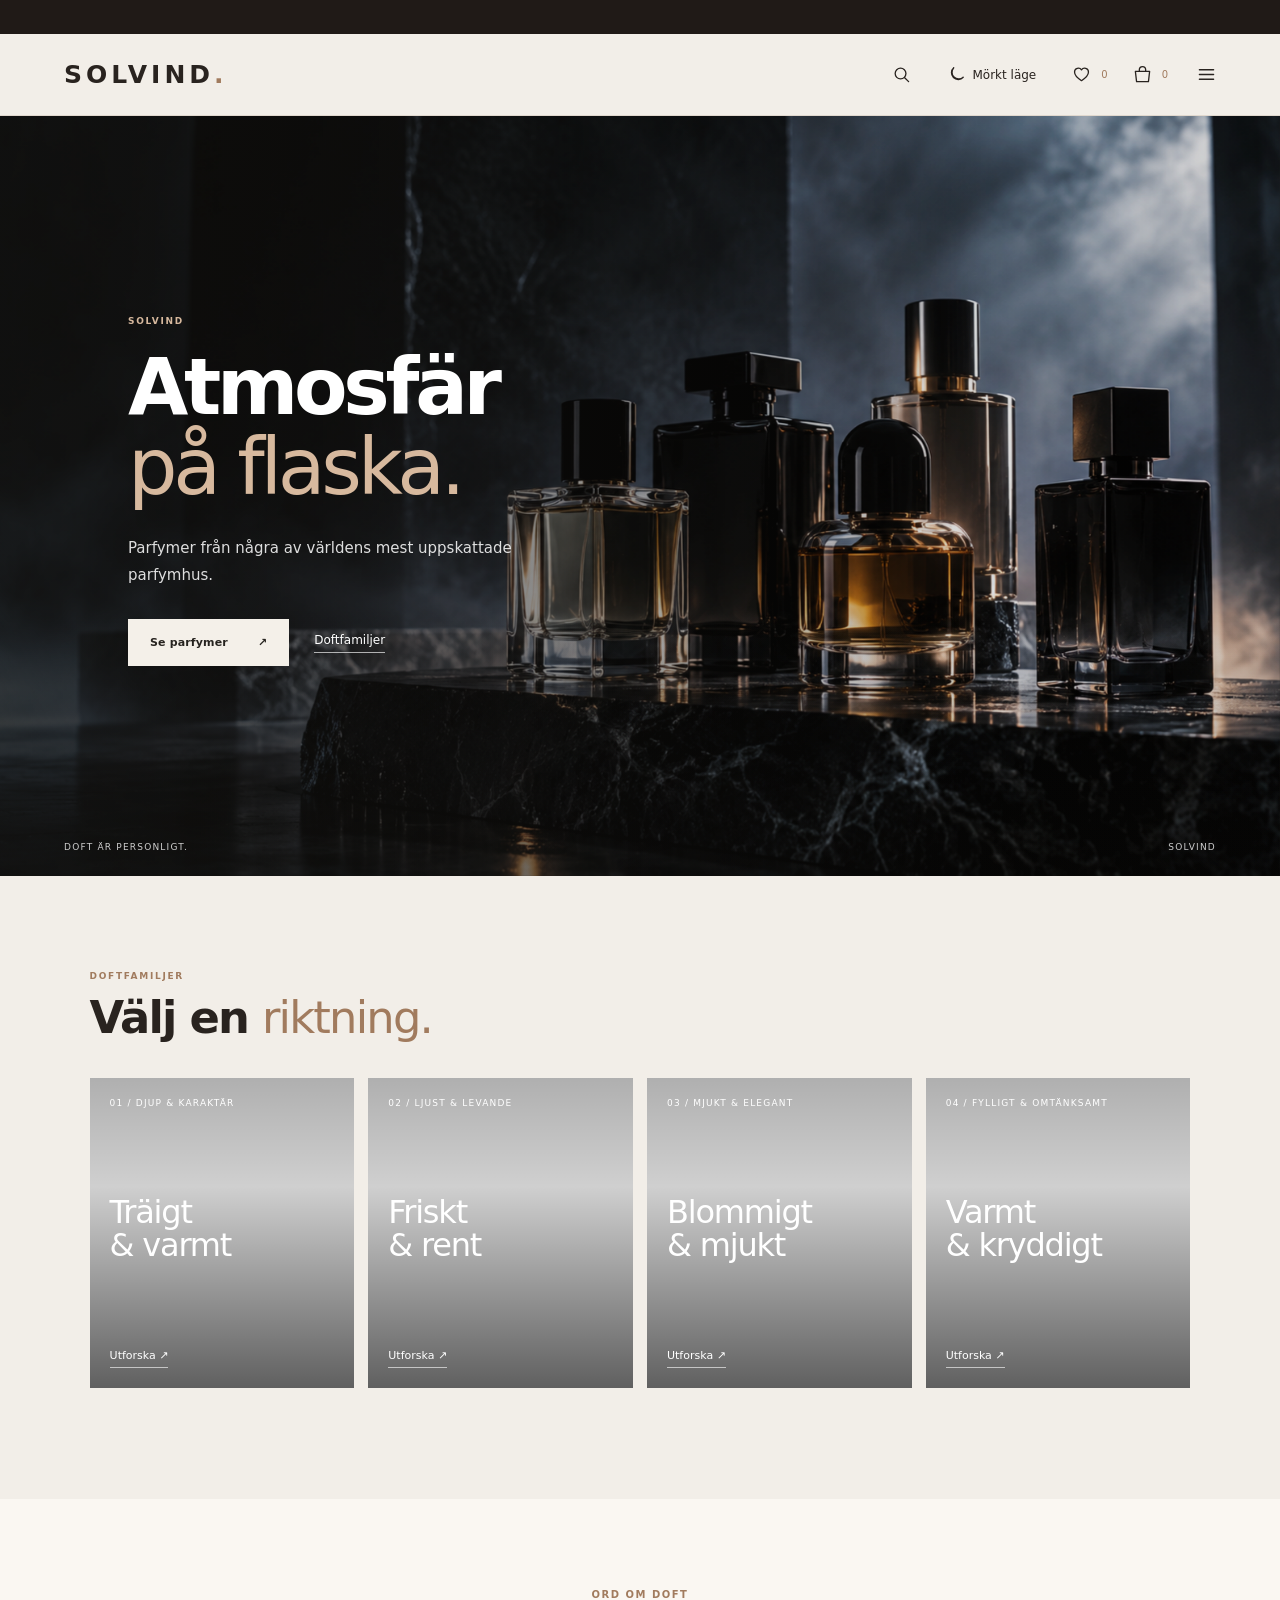
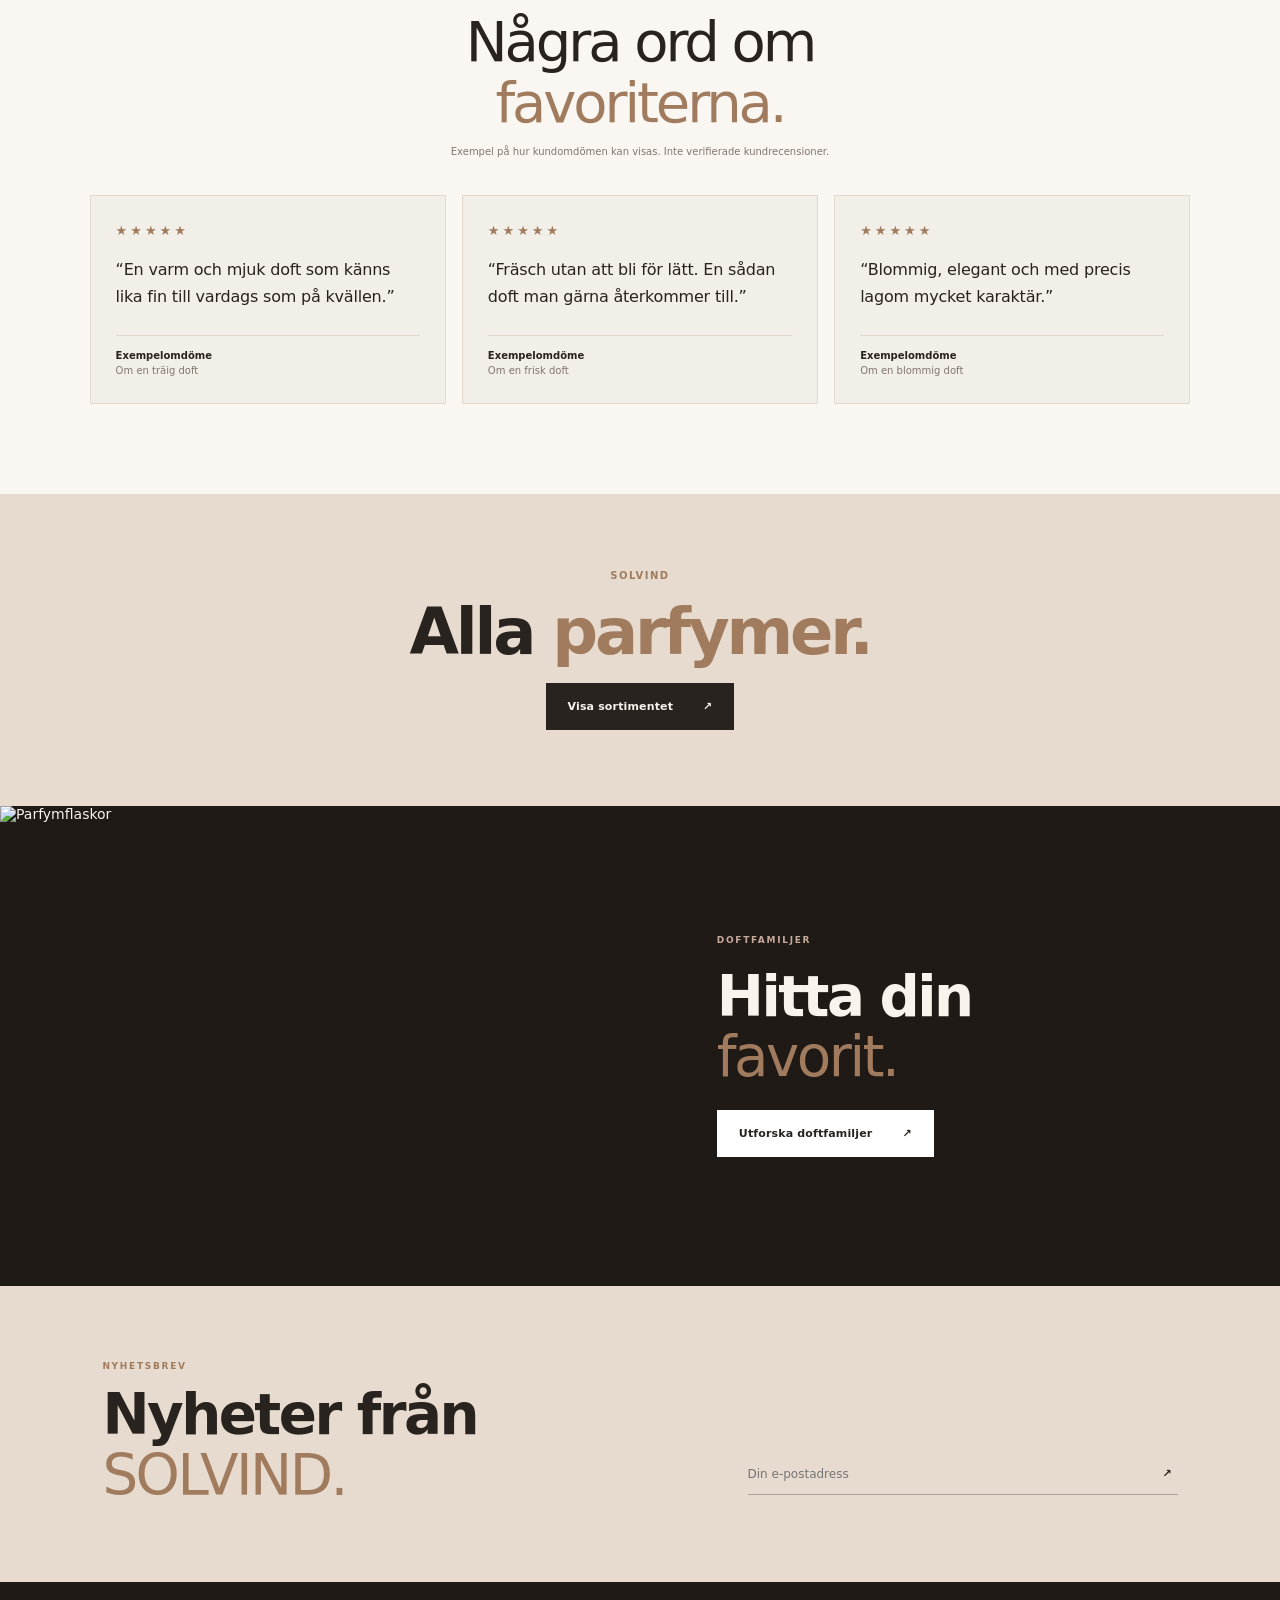
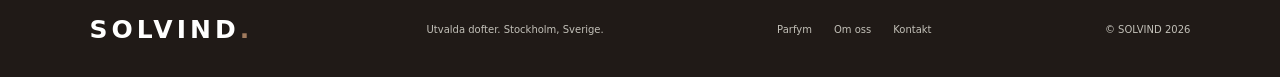
==== index.html @ 7e1bf9a6 "Center announcement bar and add review preview section" ====
<!doctype html>
<html lang="sv">
<head>
<meta charset="UTF-8"><meta name="viewport" content="width=device-width,initial-scale=1">
<meta name="theme-color" content="#f7f5f0"><meta name="description" content="Upptäck noga utvalda dofter från världens främsta parfymhus. Hitta din nästa signaturdoft hos SOLVIND.">
<title>SOLVIND — Hitta din signaturdoft</title>
<link rel="preconnect" href="https://images.unsplash.com"><link rel="stylesheet" href="styles.css">
</head>
<body>
<div class="announcement" aria-label="Information från SOLVIND"><div class="announcement-track" aria-live="polite"><span>FRI FRAKT ÖVER 1 200 KR</span><span>1–3 DAGARS LEVERANS</span><span>UTVALDA DOFTER FRÅN KÄNDA PARFYMHUS</span></div></div>
<header class="header">
 <a class="logo" href="#" aria-label="Solvind startsida">solvind<span>.</span></a>
 <nav id="nav" aria-label="Huvudmeny"><div class="menu-panel-head"><span class="eyebrow">MENY</span><button type="button" id="menuClose" aria-label="Stäng meny">×</button></div><a class="menu-primary" href="products.html">Handla parfym <span>↗</span></a><div class="menu-divider"></div><p class="menu-label">UTFORSKA</p><a href="products.html">Alla parfymer <span>→</span></a><a href="products.html?cat=women">Dam <span>→</span></a><a href="products.html?cat=men">Herr <span>→</span></a><a href="products.html?cat=unisex">Unisex <span>→</span></a><div class="menu-divider"></div><p class="menu-label">SOLVIND</p><a href="index.html#finder">Hitta din doft <span>→</span></a><a href="index.html#story">Om SOLVIND <span>→</span></a><div class="menu-panel-foot"><span>Utvalda dofter.</span><span>Stockholm, Sverige.</span></div></nav>
 <div class="actions"><button id="searchBtn" aria-label="Sök" title="Sök"><svg viewBox="0 0 24 24" aria-hidden="true"><circle cx="10.8" cy="10.8" r="6.8"/><path d="m16 16 5 5"/></svg></button><button class="theme-toggle" id="themeToggle" type="button" aria-label="Byt till mörkt läge" title="Byt tema"><svg class="theme-icon" viewBox="0 0 24 24" aria-hidden="true"><path d="M20.5 15.5A8.5 8.5 0 0 1 8.5 3.5 8.5 8.5 0 1 0 20.5 15.5Z"/></svg><span class="theme-label">Mörkt läge</span></button><button id="wishBtn" aria-label="Sparade favoriter" title="Sparade favoriter"><svg viewBox="0 0 24 24" aria-hidden="true"><path d="M20.8 8.8c0 5.1-8.8 11-8.8 11s-8.8-5.9-8.8-11A4.8 4.8 0 0 1 12 6.2a4.8 4.8 0 0 1 8.8 2.6Z"/></svg><i id="wishCount">0</i></button><button id="cartBtn" aria-label="Varukorg" title="Varukorg"><svg viewBox="0 0 24 24" aria-hidden="true"><path d="M3 8h18l-1.5 13h-15L3 8Z"/><path d="M8 8V6a4 4 0 0 1 8 0v2"/></svg><i id="cartCount">0</i></button></div>
 <button class="menu-toggle" id="menuBtn" aria-label="Öppna meny" aria-expanded="false" title="Meny"><svg viewBox="0 0 24 24" aria-hidden="true"><path d="M3 6h18M3 12h18M3 18h18"/></svg></button>
</header>
<main>
<section class="hero hero-fullbleed">
 <div class="hero-image"><img src="assets/solvind-header.jpg" alt="Exklusiva parfymflaskor på svart marmor mot en dramatisk mörk bakgrund"></div>
 <div class="hero-copy"><p class="eyebrow">SOLVIND</p><h1>Atmosfär<br><em>på flaska.</em></h1><p class="hero-desc">Parfymer från några av världens mest uppskattade parfymhus.</p><div class="hero-actions"><a class="button button-dark" href="products.html">Se parfymer <span>↗</span></a><a class="text-link" href="#finder">Doftfamiljer</a></div></div>
 <div class="image-caption"><span>DOFT ÄR PERSONLIGT.</span><span>SOLVIND</span></div>
</section>

<section class="categories" id="finder"><div class="section-heading"><div><p class="eyebrow">DOFTFAMILJER</p><h2>Välj en <em>riktning.</em></h2></div></div><div class="category-grid">
<button class="category-card cat-woody" data-mood="woody"><span>01 / DJUP & KARAKTÄR</span><strong>Träigt<br>& varmt</strong><i>Utforska ↗</i></button>
<button class="category-card cat-fresh" data-mood="fresh"><span>02 / LJUST & LEVANDE</span><strong>Friskt<br>& rent</strong><i>Utforska ↗</i></button>
<button class="category-card cat-floral" data-mood="floral"><span>03 / MJUKT & ELEGANT</span><strong>Blommigt<br>& mjukt</strong><i>Utforska ↗</i></button>
<button class="category-card cat-warm" data-mood="warm"><span>04 / FYLLIGT & OMTÄNKSAMT</span><strong>Varmt<br>& kryddigt</strong><i>Utforska ↗</i></button>
</div><p class="finder-note" id="finderNote"></p></section>
<section class="reviews" aria-labelledby="reviewsTitle"><div class="reviews-heading"><p class="eyebrow">ORD OM DOFT</p><h2 id="reviewsTitle">Några ord om <em>favoriterna.</em></h2><p class="reviews-disclaimer">Exempel på hur kundomdömen kan visas. Inte verifierade kundrecensioner.</p></div><div class="reviews-grid"><article class="review-card"><div class="review-stars" aria-label="5 av 5 stjärnor">★★★★★</div><blockquote>“En varm och mjuk doft som känns lika fin till vardags som på kvällen.”</blockquote><div class="review-byline"><strong>Exempelomdöme</strong><span>Om en träig doft</span></div></article><article class="review-card"><div class="review-stars" aria-label="5 av 5 stjärnor">★★★★★</div><blockquote>“Fräsch utan att bli för lätt. En sådan doft man gärna återkommer till.”</blockquote><div class="review-byline"><strong>Exempelomdöme</strong><span>Om en frisk doft</span></div></article><article class="review-card"><div class="review-stars" aria-label="5 av 5 stjärnor">★★★★★</div><blockquote>“Blommig, elegant och med precis lagom mycket karaktär.”</blockquote><div class="review-byline"><strong>Exempelomdöme</strong><span>Om en blommig doft</span></div></article></div></section><section class="shop-teaser"><p class="eyebrow">SOLVIND</p><h2>Alla <em>parfymer.</em></h2><a class="button button-dark" href="products.html">Visa sortimentet <span>↗</span></a></section>
<section class="discovery" id="story"><div class="discovery-image"><img src="https://images.unsplash.com/photo-1615634260167-c8cdede054de?auto=format&fit=crop&w=1400&q=90" alt="Parfymflaskor"></div><div class="discovery-copy"><p class="eyebrow">DOFTFAMILJER</p><h2>Hitta din<br><em>favorit.</em></h2><a class="button button-light" href="#finder">Utforska doftfamiljer <span>↗</span></a></div></section>

<section class="newsletter"><div><p class="eyebrow">NYHETSBREV</p><h2>Nyheter från<br><em>SOLVIND.</em></h2></div><div><form id="newsletter"><input type="email" required placeholder="Din e-postadress" aria-label="Din e-postadress"><button aria-label="Prenumerera">↗</button></form><small id="newsMessage"></small></div></section>
</main>
<footer><a class="logo" href="#">solvind<span>.</span></a><p>Utvalda dofter. Stockholm, Sverige.</p><div><a href="products.html">Parfym</a><a href="#story">Om oss</a><a href="mailto:hej@solvind.se">Kontakt</a></div><small>© SOLVIND 2026</small></footer>
<div id="menuShade"></div><div id="shade"></div><aside id="drawer" aria-label="Varukorg"><div class="drawer-head"><div><p class="eyebrow">DINA VAL</p><h2>Din kasse <small id="itemCount">(0)</small></h2></div><button data-close aria-label="Stäng">×</button></div><div id="cartItems"></div><div class="drawer-bottom"><div class="total"><span>Delsumma</span><strong id="subtotal">0 kr</strong></div><p>Frakt beräknas i kassan.</p><button class="button button-dark full" id="checkout">Till kassan ↗</button><button class="plain" data-close>Fortsätt handla</button></div></aside>
<div id="modal" class="modal" role="dialog" aria-modal="true"><button class="x" data-close aria-label="Stäng">×</button><div id="modalContent"></div></div><div id="toast" role="status"></div>
<script src="app.js"></script>
</body></html>
---- styles.css ----
:root{--bg:#f7f6f2;--surface:#fff;--ink:#24231f;--muted:#77746d;--line:#e6e3dc;--accent:#75564b;--font:system-ui,-apple-system,BlinkMacSystemFont,"Segoe UI",sans-serif}
*{box-sizing:border-box}html{scroll-behavior:smooth;scroll-padding-top:90px}body{margin:0;background:var(--bg);color:var(--ink);font-family:var(--font);font-size:14px;-webkit-font-smoothing:antialiased}a{color:inherit;text-decoration:none}button,input,select{font:inherit;color:inherit}button{cursor:pointer}
.announcement{height:32px;background:#292823;color:#f8f7f3;display:flex;align-items:center;justify-content:space-between;padding:0 5%;font-size:9px;letter-spacing:1.1px}.header{height:82px;padding:0 5%;display:flex;align-items:center;justify-content:space-between;background:var(--bg);border-bottom:1px solid var(--line);position:sticky;top:0;z-index:8}.logo{font-size:31px;font-weight:650;letter-spacing:-2px}.logo span{color:var(--accent)}.header nav{display:flex;gap:40px;margin-left:65px}.header nav a,.actions button,.menu-toggle{font-size:12px}.header nav a:hover,.actions button:hover{color:var(--accent)}.actions{display:flex;gap:25px}.actions button,.menu-toggle{border:0;background:none;padding:8px 0}.actions i{font-style:normal;color:var(--accent);padding-left:4px}.menu-toggle{display:none}
.hero{display:grid;grid-template-columns:47% 53%;min-height:650px;background:#eeece5}.hero-copy{padding:90px 8% 48px 11%;display:flex;flex-direction:column;justify-content:center}.eyebrow{font-size:10px;letter-spacing:1.5px;text-transform:uppercase;color:var(--accent);margin:0 0 22px;font-weight:650}.hero h1{font-size:clamp(52px,6vw,86px);line-height:1.02;letter-spacing:-.065em;font-weight:500;margin:0;max-width:600px}.hero h1 em,.section-heading h2 em,.discovery h2 em,.newsletter h2 em{font-style:normal;color:var(--accent)}.hero-desc{font-size:14px;line-height:1.85;color:#68655f;max-width:430px;margin:25px 0 30px}.hero-actions{display:flex;align-items:center;gap:25px}.button{display:inline-flex;align-items:center;justify-content:center;gap:30px;padding:16px 21px;font-size:11px;font-weight:600;letter-spacing:.15px;border:1px solid transparent;transition:.2s}.button-dark{background:#292823;color:#fff}.button-dark:hover{background:var(--accent)}.button-light{background:#fff;color:var(--ink)}.button-light:hover{background:#e8e4dc}.text-link{font-size:12px;border-bottom:1px solid #a9a49b;padding:0 0 5px}.hero-proof{display:flex;gap:17px;flex-wrap:wrap;margin-top:58px;color:#77736c;font-size:10px}.hero-proof span:first-letter{color:var(--accent)}.hero-image{position:relative;min-height:570px;overflow:hidden;background:#c9c4b9}.hero-image img{width:100%;height:100%;position:absolute;inset:0;object-fit:cover;object-position:center;display:block}.image-caption{position:absolute;bottom:0;left:0;right:0;padding:18px 24px;background:linear-gradient(transparent,#0007);color:white;display:flex;justify-content:space-between;font-size:9px;letter-spacing:1.2px}
.trustbar{display:grid;grid-template-columns:repeat(4,1fr);padding:24px 7%;background:#fff;border-bottom:1px solid var(--line)}.trustbar>div{display:flex;flex-direction:column;gap:5px;padding-left:22px;border-left:1px solid var(--line)}.trustbar>div:first-child{border:0;padding-left:0}.trustbar b{font-size:10px;letter-spacing:.8px}.trustbar span{font-size:11px;color:var(--muted)}
.categories,.shop,.journal{padding:95px 7%}.section-heading{display:flex;justify-content:space-between;align-items:end;gap:30px;margin-bottom:35px}.section-heading .eyebrow{margin-bottom:12px}.section-heading h2{font-size:clamp(37px,4.5vw,58px);font-weight:500;letter-spacing:-.055em;line-height:1.05;margin:0}.section-heading>p{font-size:12px;line-height:1.8;color:var(--muted);margin:0 0 5px}.category-grid{display:grid;grid-template-columns:repeat(4,1fr);gap:14px}.category-card{height:310px;padding:20px;text-align:left;border:0;color:white;display:flex;flex-direction:column;align-items:flex-start;justify-content:space-between;background-size:cover;background-position:center;position:relative;overflow:hidden;isolation:isolate}.category-card:before{content:"";position:absolute;inset:0;background:linear-gradient(180deg,#0004,#0002 35%,#0009);z-index:-1;transition:.3s}.category-card:hover:before{background:#0005}.category-card:hover{background-size:cover}.category-card>span{font-size:9px;letter-spacing:1.2px}.category-card strong{font-size:32px;line-height:1.02;letter-spacing:-1.2px;font-weight:500}.category-card i{font-size:11px;font-style:normal;border-bottom:1px solid #ffffff9c;padding-bottom:5px}.cat-woody{background-image:url("https://images.unsplash.com/photo-1592945403244-b3fbafd7f539?auto=format&fit=crop&w=700&q=85")}.cat-fresh{background-image:url("https://images.unsplash.com/photo-1594035910387-fea47794261f?auto=format&fit=crop&w=700&q=85")}.cat-floral{background-image:url("https://images.unsplash.com/photo-1615634260167-c8cdede054de?auto=format&fit=crop&w=700&q=85")}.cat-warm{background-image:url("https://images.unsplash.com/photo-1541643600914-78b084683601?auto=format&fit=crop&w=700&q=85")}.finder-note{font-size:9px;letter-spacing:1px;color:var(--muted);margin-top:16px}
.shop{background:#fff}.shop-heading{margin-bottom:40px}.shop-tools{display:flex;justify-content:space-between;align-items:center;gap:20px;border-bottom:1px solid var(--line);padding:0 0 17px;margin-bottom:25px}.tabs{display:flex;gap:25px;flex-wrap:wrap}.tabs button{background:none;border:0;padding:8px 0;color:var(--muted);font-size:12px;position:relative}.tabs button.active{color:var(--ink);font-weight:650}.tabs button.active:after{content:"";position:absolute;bottom:-18px;left:0;right:0;height:2px;background:var(--accent)}.filters{display:flex;gap:18px;align-items:center}.search-field{display:flex;align-items:center;gap:8px;border-bottom:1px solid var(--line);padding:7px 0}.search-field span{font-size:18px;color:var(--muted)}.search-field input{width:190px;border:0;background:transparent;outline:0;font-size:11px}.filters select{border:0;background:transparent;outline:0;font-size:11px;color:var(--muted)}.product-grid{display:grid;grid-template-columns:repeat(4,minmax(0,1fr));gap:34px 18px}.card{min-width:0}.photo{height:auto;aspect-ratio:4/5;position:relative;overflow:hidden;background:#efede8;cursor:pointer}.photo img{width:100%;height:100%;object-fit:cover;display:block;transition:transform .6s ease}.card:hover .photo img{transform:scale(1.035)}.tag{position:absolute;top:13px;left:13px;background:#fff;padding:7px 9px;font-size:8px;letter-spacing:.6px}.heart{position:absolute;top:11px;right:11px;width:34px;height:34px;border:0;border-radius:50%;background:#ffffffed;font-size:19px}.heart.saved{color:#8d4f4a}.quick{position:absolute;bottom:0;left:0;right:0;width:100%;height:45px;border:0;background:#292823;color:#fff;font-size:10px;letter-spacing:.3px;transform:translateY(102%);transition:.22s}.card:hover .quick,.quick:focus{transform:translateY(0)}.info{padding:13px 1px 0}.brand{font-size:9px;letter-spacing:1px;color:var(--muted);margin:0 0 7px}.name{font-size:14px;line-height:1.4;margin:0 0 9px;font-weight:550}.meta{display:flex;justify-content:space-between;gap:8px;align-items:center}.notes{font-size:10px;color:var(--muted)}.price{font-size:12px;font-weight:600}.empty{text-align:center;padding:50px;color:var(--muted)}
.discovery{display:grid;grid-template-columns:1fr 1fr;background:#292823;color:white;min-height:480px}.discovery-image{min-height:480px;position:relative;overflow:hidden}.discovery-image img{position:absolute;inset:0;width:100%;height:100%;object-fit:cover}.discovery-copy{padding:70px 12%;align-self:center}.discovery-copy .eyebrow{color:#c7aa9b}.discovery h2{font-size:clamp(42px,5vw,66px);font-weight:500;letter-spacing:-.06em;line-height:1.04;margin:0 0 22px}.discovery h2 em{color:#c7aa9b}.discovery-copy>p:not(.eyebrow){max-width:390px;color:#d0cec8;line-height:1.85;font-size:13px;margin-bottom:27px}
.journal{padding-top:90px;padding-bottom:100px}.journal-grid{display:grid;grid-template-columns:1fr 1fr;gap:22px}.journal-img{height:330px;background-size:cover;background-position:center}.journal-img.one{background-image:url("https://images.unsplash.com/photo-1608571423902-eed4a5ad8108?auto=format&fit=crop&w=1000&q=85")}.journal-img.two{background-image:url("https://images.unsplash.com/photo-1590736969955-71cc94901144?auto=format&fit=crop&w=1000&q=85")}.journal article>p{font-size:9px;letter-spacing:1px;color:var(--accent);margin:17px 0 9px}.journal h3{font-size:23px;line-height:1.25;letter-spacing:-.6px;margin:0 0 15px;font-weight:500}.journal article>a{font-size:11px;border-bottom:1px solid #aaa49a;padding-bottom:5px}
.newsletter{padding:75px 8%;background:#eeece5;display:grid;grid-template-columns:1fr .8fr;gap:10%;align-items:end}.newsletter .eyebrow{margin-bottom:14px}.newsletter h2{font-size:clamp(43px,5vw,67px);font-weight:500;line-height:1.02;letter-spacing:-.06em;margin:0}.newsletter>div:last-child>p{font-size:13px;line-height:1.8;color:var(--muted);max-width:400px;margin:0 0 20px}.newsletter form{display:flex;border-bottom:1px solid #a9a49b}.newsletter input{flex:1;min-width:0;padding:13px 0;background:none;border:0;outline:0;font-size:12px}.newsletter form button{background:none;border:0;font-size:11px;font-weight:600}.newsletter small{display:block;font-size:10px;color:var(--muted);margin-top:12px}
footer{background:#292823;color:#f8f7f3;padding:32px 7%;display:flex;align-items:center;justify-content:space-between;gap:20px}footer .logo{color:#fff}footer p,footer small,footer div a{font-size:10px;color:#c2c0b8}footer div{display:flex;gap:22px}
#shade{position:fixed;inset:0;background:#171612a8;z-index:10;opacity:0;visibility:hidden;transition:.25s}#shade.open{opacity:1;visibility:visible}#drawer{position:fixed;z-index:11;right:0;top:0;bottom:0;width:min(470px,100%);background:var(--bg);transform:translateX(102%);transition:.35s;padding:28px;display:flex;flex-direction:column}#drawer.open{transform:none}.drawer-head{display:flex;justify-content:space-between;border-bottom:1px solid var(--line);padding-bottom:18px}.drawer-head .eyebrow{margin-bottom:8px}.drawer-head h2,.modal h2{font-size:26px;margin:0;font-weight:550}.drawer-head small{font-size:11px;color:var(--muted)}.drawer-head button,.x{background:none;border:0;font-size:28px;cursor:pointer}.cart-list{overflow:auto;flex:1}.cart-row{display:grid;grid-template-columns:76px 1fr auto;gap:13px;padding:17px 0;border-bottom:1px solid var(--line)}.cart-row img{width:76px;height:88px;object-fit:cover;background:#eee}.cart-row h3{font-size:13px;margin:4px 0}.cart-row p{font-size:9px;color:var(--muted);margin:0 0 8px}.qty button,.remove{border:0;background:none;cursor:pointer}.drawer-bottom{padding-top:18px}.total{display:flex;justify-content:space-between;font-size:12px}.drawer-bottom>p{font-size:10px;color:var(--muted)}.full{width:100%}.plain{width:100%;padding:15px;background:none;border:0;font-size:11px}.modal{position:fixed;z-index:12;left:50%;top:50%;transform:translate(-50%,-46%);width:min(820px,calc(100% - 30px));max-height:90vh;overflow:auto;background:var(--bg);padding:42px;opacity:0;visibility:hidden;transition:.25s}.modal.open{opacity:1;visibility:visible;transform:translate(-50%,-50%)}.x{position:absolute;right:17px;top:12px}.detail{display:grid;grid-template-columns:1fr 1fr;gap:35px;align-items:center}.detail img{width:100%;height:390px;object-fit:cover;background:#eee}.detail h2{font-size:29px}.detail p{color:var(--muted);line-height:1.8}.chips{display:flex;gap:7px;flex-wrap:wrap;margin:18px 0}.chips span{border:1px solid var(--line);padding:8px;font-size:10px}.detail .button{width:100%}#toast{position:fixed;z-index:15;bottom:24px;left:50%;transform:translate(-50%,20px);background:#292823;color:white;padding:14px 20px;font-size:10px;opacity:0;transition:.2s;pointer-events:none}#toast.show{opacity:1;transform:translate(-50%,0)}
@media(max-width:1000px){.header nav{gap:20px;margin-left:20px}.actions{gap:14px}.hero{min-height:550px}.hero-copy{padding-left:8%}.trustbar{padding-left:4%;padding-right:4%}.category-card{height:260px}.product-grid{grid-template-columns:repeat(3,minmax(0,1fr))}.discovery-copy{padding:55px 9%}}
@media(max-width:700px){.announcement{justify-content:center;font-size:8px}.announcement span:nth-child(2){display:none}.header{height:68px;padding:0 5%}.logo{font-size:28px}.header nav{display:none;position:absolute;top:68px;left:0;right:0;background:var(--bg);padding:22px 6%;flex-direction:column;gap:20px;margin:0;border-bottom:1px solid var(--line)}.header nav.open{display:flex}.actions{gap:12px;margin-left:auto;margin-right:15px}.actions button{font-size:10px}.actions button:first-child{display:none}.menu-toggle{display:block;font-size:10px}.menu-toggle span{padding-left:5px}.hero{display:flex;flex-direction:column}.hero-copy{padding:55px 7% 32px}.hero h1{font-size:clamp(48px,12vw,72px)}.hero-desc{font-size:13px;margin:18px 0 23px}.hero-proof{margin-top:30px;gap:12px;font-size:9px}.hero-image{min-height:370px}.trustbar{grid-template-columns:1fr 1fr;gap:20px;padding:22px 6%}.trustbar>div{padding-left:13px}.trustbar>div:nth-child(3){border:0;padding-left:0}.trustbar b{font-size:9px}.trustbar span{font-size:10px}.categories,.shop,.journal{padding:65px 5%}.section-heading{align-items:flex-start;flex-direction:column;gap:13px;margin-bottom:25px}.section-heading h2{font-size:40px}.section-heading>p{font-size:11px}.category-grid{grid-template-columns:1fr 1fr;gap:9px}.category-card{height:230px;padding:14px}.category-card strong{font-size:25px}.category-card>span{font-size:7px}.category-card i{font-size:10px}.shop-tools{align-items:stretch;flex-direction:column;gap:12px}.tabs{gap:21px}.tabs button{font-size:11px}.tabs button.active:after{bottom:-18px}.filters{justify-content:space-between;gap:8px}.search-field{flex:1;min-width:0}.search-field input{width:100%;font-size:10px}.filters select{font-size:9px;max-width:120px}.product-grid{grid-template-columns:repeat(2,minmax(0,1fr));gap:27px 11px}.photo{aspect-ratio:3/4}.quick{transform:none;height:38px;font-size:8px}.tag{font-size:7px;left:8px;top:8px}.heart{width:30px;height:30px;right:8px;top:8px}.name{font-size:12px}.brand{font-size:8px}.notes{font-size:8px}.price{font-size:10px}.info{padding-top:10px}.discovery{grid-template-columns:1fr}.discovery-image{min-height:320px}.discovery-copy{padding:50px 7%}.discovery h2{font-size:48px}.journal-grid{grid-template-columns:1fr;gap:30px}.journal-img{height:260px}.journal h3{font-size:21px}.newsletter{padding:55px 7%;grid-template-columns:1fr;gap:25px}.newsletter h2{font-size:48px}footer{padding:28px 6%;flex-wrap:wrap}footer p{order:3;width:100%;margin:0}footer small{margin-left:auto}footer div{gap:13px}footer div a{font-size:9px}.detail{grid-template-columns:1fr;gap:18px}.detail img{height:240px;max-width:280px;margin:auto}.modal{padding:45px 20px 24px}}
@media(hover:none){.quick{transform:none}}@media(prefers-reduced-motion:reduce){*,*:before,*:after{scroll-behavior:auto!important;animation:none!important;transition:none!important}}

/* Solvind — refined, restrained heading system */
:root{
  --ink:#24231f;
  --muted:#77736c;
  --accent:#806b5d;
}
.logo{
  font-size:25px;
  font-weight:650;
  letter-spacing:.16em;
  text-transform:uppercase;
}
.logo span{color:var(--accent)}
.hero-copy{padding-top:76px;padding-bottom:54px}
.hero .eyebrow,.section-heading .eyebrow,.discovery-copy .eyebrow,.newsletter .eyebrow{
  font-size:9px;
  letter-spacing:1.7px;
  font-weight:650;
}
.hero h1{
  max-width:560px;
  font-size:clamp(48px,5.1vw,70px);
  line-height:1.08;
  letter-spacing:-.045em;
  font-weight:560;
}
.hero h1 em,.section-heading h2 em,.discovery h2 em,.newsletter h2 em{
  color:inherit;
  font-style:normal;
  font-weight:400;
}
.section-heading h2{
  font-size:clamp(32px,3.5vw,46px);
  line-height:1.12;
  letter-spacing:-.04em;
  font-weight:560;
}
.discovery h2,.newsletter h2{
  font-size:clamp(38px,4.4vw,58px);
  line-height:1.08;
  letter-spacing:-.045em;
  font-weight:560;
}
.journal h3{
  font-size:20px;
  line-height:1.35;
  letter-spacing:-.025em;
  font-weight:560;
}
.hero-desc{max-width:405px;line-height:1.75}
@media(max-width:700px){
  .logo{font-size:22px;letter-spacing:.14em}
  .hero h1{font-size:clamp(44px,10.5vw,60px);line-height:1.08}
  .section-heading h2{font-size:35px}
  .discovery h2,.newsletter h2{font-size:43px}
}


/* Solvind full-bleed campaign hero */
.hero.hero-fullbleed{
  display:flex;
  position:relative;
  isolation:isolate;
  min-height: min(760px, calc(100svh - 114px));
  background:#24211e;
  overflow:hidden;
  align-items:center;
}
.hero-fullbleed .hero-image{
  position:absolute;
  z-index:-2;
  inset:0;
  min-height:0;
  width:100%;
  height:100%;
  background:#24211e;
}
.hero-fullbleed .hero-image img{
  position:absolute;
  inset:0;
  width:100%;
  height:100%;
  object-fit:cover;
  object-position:center 48%;
}
.hero-fullbleed:before{
  content:"";
  position:absolute;
  z-index:-1;
  inset:0;
  background:linear-gradient(90deg,rgba(18,17,15,.76) 0%,rgba(18,17,15,.52) 38%,rgba(18,17,15,.12) 78%),linear-gradient(0deg,rgba(18,17,15,.24),transparent 35%);
}
.hero-fullbleed .hero-copy{
  width:min(760px,100%);
  padding:100px 8% 110px 10%;
  color:#fff;
}
.hero-fullbleed .hero-copy .eyebrow{color:#e2cdbd}
.hero-fullbleed h1{
  color:#fff;
  font-size:clamp(66px,9vw,124px);
  line-height:.94;
  letter-spacing:-.075em;
  font-weight:550;
  max-width:760px;
}
.hero-fullbleed h1 em{color:#e2cdbd;font-style:normal;font-weight:400}
.hero-fullbleed .hero-desc{
  color:rgba(255,255,255,.86);
  font-size:15px;
  max-width:390px;
  line-height:1.8;
  margin:28px 0 30px;
}
.hero-fullbleed .button-dark{background:#f4f0e9;color:#26231f}
.hero-fullbleed .button-dark:hover{background:#dfd1c3}
.hero-fullbleed .text-link{color:#fff;border-color:rgba(255,255,255,.65)}
.hero-fullbleed .hero-proof{color:rgba(255,255,255,.82);margin-top:48px}
.hero-fullbleed .image-caption{
  z-index:1;
  background:none;
  padding:24px 5%;
  color:rgba(255,255,255,.8);
}
@media(max-width:700px){
  .hero.hero-fullbleed{min-height:690px;min-height:calc(88svh - 68px);align-items:flex-end}
  .hero-fullbleed .hero-image img{object-position:58% center}
  .hero-fullbleed:before{background:linear-gradient(0deg,rgba(18,17,15,.82) 0%,rgba(18,17,15,.52) 48%,rgba(18,17,15,.08) 100%)}
  .hero-fullbleed .hero-copy{padding:70px 7% 95px}
  .hero-fullbleed h1{font-size:clamp(58px,14vw,84px)}
  .hero-fullbleed .hero-desc{font-size:13px;max-width:330px}
  .hero-fullbleed .hero-proof{margin-top:32px;gap:12px}
  .hero-fullbleed .image-caption{padding:17px 7%;font-size:8px}
}

/* Separate storefront pages */
.shop-teaser{padding:76px 8%;background:#eeece5;text-align:center}.shop-teaser .eyebrow{margin-bottom:14px}.shop-teaser h2{font-size:clamp(38px,5vw,64px);font-weight:550;letter-spacing:-.05em;margin:0 auto 14px}.shop-teaser h2 em,.page-intro h1 em{font-style:normal;color:var(--accent)}.shop-teaser>p:not(.eyebrow){color:var(--muted);line-height:1.8;margin:0 auto 24px;max-width:500px}.page-intro{padding:72px 7% 55px;background:#eeece5}.page-intro h1{font-size:clamp(42px,6vw,76px);font-weight:550;letter-spacing:-.06em;margin:0 0 14px}.page-intro>p:last-child{color:var(--muted);line-height:1.8;margin:0;max-width:520px}.page-intro+.shop{padding-top:55px}
@media(max-width:700px){.shop-teaser{padding:58px 7%}.page-intro{padding:52px 6% 40px}.page-intro h1{font-size:46px}}


/* Smaller, more composed campaign headline */
.hero-fullbleed h1{
  font-size:clamp(48px,6.2vw,78px);
  line-height:1.02;
  letter-spacing:-.055em;
  max-width:590px;
}
@media(max-width:700px){
  .hero-fullbleed h1{font-size:clamp(42px,9.5vw,58px);line-height:1.04}
}


/* Minimal fragrance catalogue */
.products-page{background:#fff}
.products-page .announcement{height:29px;font-size:8px;letter-spacing:1.25px}
.products-page .header{background:#fff}
.products-page .page-intro{background:#f7f6f2;padding:64px 7% 58px}
.products-page .page-intro-inner{max-width:1280px;margin:0 auto}
.products-page .page-intro .eyebrow{font-size:9px;letter-spacing:1.6px;margin-bottom:17px}
.products-page .page-intro h1{font-size:clamp(34px,4vw,52px);font-weight:500;letter-spacing:-.045em;line-height:1.08;margin:0 0 12px;color:#24231f}
.products-page .page-intro h1 em{font-style:normal;color:inherit}
.products-page .page-intro-inner>p:last-child{font-size:13px;color:#77736c;line-height:1.7;margin:0}
.products-page .catalogue{padding:36px 7% 100px;background:#fff;max-width:1600px;margin:0 auto}
.products-page .catalogue-topline{display:flex;justify-content:space-between;padding-bottom:17px;border-bottom:1px solid #e9e7e1;color:#89857d;font-size:8px;letter-spacing:1.35px}
.products-page .shop-tools{border:0;padding:19px 0 25px;margin:0;align-items:center}
.products-page .tabs{gap:24px}
.products-page .tabs button{font-size:11px;padding:8px 0;color:#858178}
.products-page .tabs button.active{color:#24231f;font-weight:600}
.products-page .tabs button.active:after{bottom:-9px;height:1px;background:#24231f}
.products-page .filters{gap:24px}
.products-page .search-field{border-bottom:1px solid #dedbd3;padding:8px 0;min-width:190px}
.products-page .search-field span{font-size:17px}
.products-page .search-field input{width:165px;font-size:11px}
.products-page .filters select{font-size:10px;color:#5f5b54}
.products-page .product-grid{grid-template-columns:repeat(4,minmax(0,1fr));gap:42px 22px}
.products-page .photo{aspect-ratio:4/4.7;background:#f4f2ed}
.products-page .photo img{mix-blend-mode:multiply}
.products-page .tag{top:12px;left:12px;background:#fff;font-size:7px;letter-spacing:1px;padding:7px 9px}
.products-page .heart{top:10px;right:10px;width:32px;height:32px;font-size:17px;box-shadow:0 1px 5px #0000000a}
.products-page .quick{height:42px;font-size:9px;letter-spacing:.6px;background:#24231f}
.products-page .info{padding:14px 1px 0}
.products-page .brand{font-size:8px;letter-spacing:1.15px;margin-bottom:6px;color:#8b877f}
.products-page .name{font-size:13px;font-weight:500;letter-spacing:-.01em;margin-bottom:10px}
.products-page .notes{font-size:9px;color:#858178}
.products-page .price{font-size:11px;font-weight:600}
@media(max-width:1000px){.products-page .product-grid{grid-template-columns:repeat(3,minmax(0,1fr));gap:35px 18px}}
@media(max-width:700px){
.products-page .announcement{height:27px}
.products-page .page-intro{padding:46px 6% 39px}
.products-page .page-intro h1{font-size:36px}
.products-page .page-intro-inner>p:last-child{font-size:12px}
.products-page .catalogue{padding:26px 5% 70px}
.products-page .catalogue-topline{font-size:7px;padding-bottom:13px}
.products-page .shop-tools{padding:15px 0 22px;gap:17px}
.products-page .tabs{gap:21px}
.products-page .tabs button{font-size:10px}
.products-page .filters{gap:12px}
.products-page .search-field{min-width:0;flex:1}
.products-page .search-field input{width:100%;min-width:0}
.products-page .filters select{max-width:118px;font-size:9px}
.products-page .product-grid{grid-template-columns:repeat(2,minmax(0,1fr));gap:28px 12px}
.products-page .photo{aspect-ratio:3/3.7}
.products-page .quick{height:36px;font-size:8px}
.products-page .info{padding-top:11px}
.products-page .name{font-size:12px}
}
/* SOLVIND motion system — subtle editorial movement */
@keyframes solvindFadeUp{from{opacity:0;transform:translateY(18px)}to{opacity:1;transform:translateY(0)}}
@keyframes solvindSoftFade{from{opacity:0}to{opacity:1}}
.hero-fullbleed .hero-copy{animation:solvindFadeUp .9s cubic-bezier(.2,.7,.2,1) both}
.hero-fullbleed .hero-image img{animation:solvindSoftFade 1.2s ease both;transition:transform 1.2s cubic-bezier(.2,.7,.2,1)}
.hero-fullbleed:hover .hero-image img{transform:scale(1.025)}
.page-intro-inner,.trustbar,.shop-teaser,.newsletter,.journal{animation:solvindFadeUp .75s cubic-bezier(.2,.7,.2,1) both}
.products-page .card{animation:solvindFadeUp .55s cubic-bezier(.2,.7,.2,1) both;transition:transform .3s ease}
.products-page .card:nth-child(2){animation-delay:.05s}.products-page .card:nth-child(3){animation-delay:.1s}.products-page .card:nth-child(4){animation-delay:.15s}
.products-page .card:hover{transform:translateY(-5px)}
.products-page .photo{overflow:hidden}.products-page .photo img{transition:transform .65s cubic-bezier(.2,.7,.2,1),opacity .3s ease}.products-page .card:hover .photo img{transform:scale(1.055)}
.products-page .quick,.products-page .heart,.header nav a,.button,.text-link{transition:all .25s ease}
.products-page .quick:hover{letter-spacing:1px;background:#806b5d}
.header nav a{position:relative}.header nav a:after{content:"";position:absolute;left:0;right:100%;bottom:-7px;height:1px;background:currentColor;transition:right .25s ease}.header nav a:hover:after{right:0}
@media(prefers-reduced-motion:reduce){.hero-fullbleed .hero-copy,.hero-fullbleed .hero-image img,.page-intro-inner,.trustbar,.shop-teaser,.newsletter,.journal,.products-page .card{animation:none!important;transition:none!important}.hero-fullbleed:hover .hero-image img,.products-page .card:hover,.products-page .card:hover .photo img{transform:none}}

/* SOLVIND palette — inspired by the campaign photograph: espresso, charcoal and warm champagne */
:root{
 color-scheme:light;
 --bg:#f3eee7;
 --surface:#faf7f2;
 --ink:#29231f;
 --muted:#81766c;
 --line:#e3d9ce;
 --accent:#98775f;
 --sand:#e9dfd3;
 --dark:#211c19;
 --font:system-ui,-apple-system,BlinkMacSystemFont,"Segoe UI",sans-serif;
}
body{background:var(--bg);color:var(--ink)}
.announcement{background:#211c19;color:#f5eee5}
.header{background:var(--bg);border-color:var(--line)}
.logo span,.actions i,.eyebrow,.hero h1 em,.section-heading h2 em,.discovery h2 em,.newsletter h2 em{color:var(--accent)}
.hero:not(.hero-fullbleed){background:var(--sand)}
.trustbar,.shop,.products-page .catalogue{background:var(--surface);color:var(--ink)}
.shop-teaser,.newsletter,.page-intro{background:#e9dfd3;color:#29231f}
.button-dark,.products-page .quick{background:#29231f;color:#f8f3ed}
.button-dark:hover,.products-page .quick:hover{background:#98775f;color:#fff}
.photo,.products-page .photo{background:#e9e1d7}
.tag,.heart{background:#faf7f2;color:#29231f}
.discovery,footer{background:#211c19;color:#f8f3ed}
.theme-toggle{display:inline-flex;align-items:center;justify-content:center;gap:7px;border:1px solid var(--line);border-radius:30px;background:transparent;color:var(--ink);padding:8px 11px;font-size:10px;white-space:nowrap;transition:background .2s ease,border-color .2s ease,transform .2s ease}
.theme-toggle:hover{background:var(--sand);transform:translateY(-1px)}
.theme-icon{font-size:15px;line-height:1}
.actions{align-items:center}
.products-page{background:var(--surface)}
.products-page .header{background:var(--bg)}
.products-page .page-intro{background:#e9dfd3}
.products-page .catalogue{background:var(--surface)}
.products-page .catalogue-topline{border-color:var(--line);color:var(--muted)}
.products-page .tabs button.active{color:var(--ink)}
.products-page .tabs button{color:var(--muted)}
.products-page .search-field{border-color:var(--line)}
.products-page .filters select{color:var(--muted)}
.products-page .brand,.products-page .notes{color:var(--muted)}
input,select{accent-color:var(--accent)}
:root[data-theme="dark"]{
 color-scheme:dark;
 --bg:#191715;
 --surface:#211e1b;
 --ink:#eee7df;
 --muted:#aaa096;
 --line:#39332d;
 --accent:#c2a184;
 --sand:#302923;
 --dark:#12100f;
}
:root[data-theme="dark"] body,
:root[data-theme="dark"] .products-page{background:var(--bg);color:var(--ink)}
:root[data-theme="dark"] .announcement{background:#100e0d;color:#e9dfd3}
:root[data-theme="dark"] .header,
:root[data-theme="dark"] .products-page .header{background:#191715;border-color:var(--line)}
:root[data-theme="dark"] .hero:not(.hero-fullbleed),
:root[data-theme="dark"] .shop-teaser,
:root[data-theme="dark"] .newsletter,
:root[data-theme="dark"] .page-intro,
:root[data-theme="dark"] .products-page .page-intro{background:#28221d;color:var(--ink)}
:root[data-theme="dark"] .hero-desc,
:root[data-theme="dark"] .shop-teaser>p:not(.eyebrow),
:root[data-theme="dark"] .newsletter>div:last-child>p,
:root[data-theme="dark"] .page-intro>p:last-child,
:root[data-theme="dark"] .products-page .page-intro-inner>p:last-child{color:#b9aea3}
:root[data-theme="dark"] .trustbar,
:root[data-theme="dark"] .shop,
:root[data-theme="dark"] .products-page .catalogue{background:#211e1b;color:var(--ink);border-color:var(--line)}
:root[data-theme="dark"] .trustbar span,
:root[data-theme="dark"] .finder-note{color:var(--muted)}
:root[data-theme="dark"] .discovery,
:root[data-theme="dark"] footer{background:#100e0d;color:#eee7df}
:root[data-theme="dark"] .discovery-copy>p:not(.eyebrow){color:#c2b8ae}
:root[data-theme="dark"] .products-page .catalogue-topline,
:root[data-theme="dark"] .products-page .shop-tools,
:root[data-theme="dark"] .products-page .search-field{border-color:var(--line);color:var(--muted)}
:root[data-theme="dark"] .products-page .page-intro h1{color:var(--ink)}
:root[data-theme="dark"] .products-page .tabs button.active{color:var(--ink)}
:root[data-theme="dark"] .products-page .tabs button{color:var(--muted)}
:root[data-theme="dark"] .products-page .filters select{color:var(--muted);background:transparent}
:root[data-theme="dark"] .products-page .photo,
:root[data-theme="dark"] .photo{background:#302a24}
:root[data-theme="dark"] .products-page .photo img{mix-blend-mode:normal}
:root[data-theme="dark"] .tag,
:root[data-theme="dark"] .heart{background:#29241f;color:#f1e8de}
:root[data-theme="dark"] .products-page .quick,
:root[data-theme="dark"] .button-dark{background:#c2a184;color:#191715}
:root[data-theme="dark"] .products-page .quick:hover,
:root[data-theme="dark"] .button-dark:hover{background:#ddbea0;color:#191715}
:root[data-theme="dark"] .button-light{background:#eee7df;color:#211e1b}
:root[data-theme="dark"] .button-light:hover{background:#d7c6b4}
:root[data-theme="dark"] .text-link{border-color:#84776a}
:root[data-theme="dark"] .newsletter form{border-color:#76695d}
:root[data-theme="dark"] .newsletter input{color:var(--ink)}
:root[data-theme="dark"] .newsletter form button{color:var(--ink)}
:root[data-theme="dark"] .theme-toggle{border-color:#51473e;color:#eee7df}
:root[data-theme="dark"] .theme-toggle:hover{background:#302923}
:root[data-theme="dark"] .drawer-head,
:root[data-theme="dark"] .cart-row{border-color:var(--line)}
:root[data-theme="dark"] #drawer,
:root[data-theme="dark"] .modal{background:#211e1b;color:var(--ink)}
:root[data-theme="dark"] .search-field input{color:var(--ink)}
:root[data-theme="dark"] .filters select{color:var(--muted)}
@media(max-width:700px){.theme-toggle{padding:7px 9px}.theme-label{display:none}.actions{gap:13px}}
@media(prefers-reduced-motion:reduce){.theme-toggle{transition:none}}

/* Campaign palette: charcoal, espresso and champagne */
:root{--bg:#f2eee8;--surface:#faf7f2;--ink:#29231f;--muted:#81766d;--line:#e1d8ce;--accent:#a17b5e;--sand:#e6dbce;--dark:#201a17}
:root[data-theme="dark"]{--bg:#171513;--surface:#211d1a;--ink:#f1e9e0;--muted:#aa9d91;--line:#3a312b;--accent:#c5a184;--sand:#302720;--dark:#100e0d}
svg{width:18px;height:18px;fill:none;stroke:currentColor;stroke-width:1.65;stroke-linecap:round;stroke-linejoin:round;flex:none}
.actions button,.menu-toggle{display:inline-flex;align-items:center;justify-content:center;gap:6px}
.actions button svg,.menu-toggle svg{width:19px;height:19px}
.actions button{position:relative}.actions i{font-size:10px;font-style:normal;min-width:10px}
.theme-toggle{display:inline-flex;align-items:center;gap:7px;border:1px solid var(--line);border-radius:24px;background:transparent;color:var(--ink);padding:8px 11px!important}
.theme-toggle:hover{background:var(--sand)}.theme-icon{width:17px;height:17px}.menu-toggle{font-size:0}
.search-field svg{width:17px;height:17px;color:var(--muted)}.heart svg{width:18px;height:18px}.heart.saved svg{fill:currentColor}
.quick{display:flex;align-items:center;justify-content:center;gap:10px}.quick svg{width:15px;height:15px}
.announcement{background:#201a17;color:#f2e9df}.hero-fullbleed{background:#201a17}
.hero-fullbleed .hero-copy .eyebrow,.hero-fullbleed h1 em{color:#d7b99e}
.shop-teaser,.newsletter,.page-intro{background:var(--sand);color:var(--ink)}
.trustbar,.shop,.products-page .catalogue{background:var(--surface)}.discovery,footer{background:#201a17}
:root[data-theme="dark"] .header nav{background:var(--bg)}
:root[data-theme="dark"] .shop-teaser,:root[data-theme="dark"] .newsletter,:root[data-theme="dark"] .page-intro{background:var(--sand);color:var(--ink)}
:root[data-theme="dark"] .theme-toggle{color:var(--ink);border-color:var(--line)}
:root[data-theme="dark"] .tag,:root[data-theme="dark"] .heart{background:#28221d;color:var(--ink)}
:root[data-theme="dark"] .photo{background:#2b241f}
@media(max-width:700px){.theme-toggle{padding:7px 9px!important}.theme-label{display:none}.actions{gap:11px}.actions button{padding:7px 0}}

/* Shopify-style slide-out navigation */
.header{z-index:22;justify-content:flex-start}
.header nav#nav{position:fixed;inset:0 auto 0 0;width:min(420px,92vw);height:100dvh;margin:0;padding:30px 34px 26px;background:var(--surface);border:0;border-right:1px solid var(--line);display:flex;flex-direction:column;align-items:stretch;gap:0;overflow-y:auto;z-index:24;transform:translateX(-105%);visibility:hidden;transition:transform .32s cubic-bezier(.22,.7,.25,1),visibility .32s}
.header nav#nav.open{transform:translateX(0);visibility:visible}
.menu-panel-head{display:flex;align-items:center;justify-content:space-between;padding-bottom:30px;border-bottom:1px solid var(--line)}
.menu-panel-head .eyebrow{margin:0;font-size:9px}
.menu-panel-head button{border:0;background:none;font-size:28px;font-weight:300;line-height:1;padding:2px 5px;color:var(--ink)}
.header nav#nav a{display:flex;align-items:center;justify-content:space-between;margin:0;padding:14px 0;font-size:14px;border-bottom:1px solid var(--line);color:var(--ink);transition:padding .2s,color .2s}
.header nav#nav a:hover{padding-left:6px;color:var(--accent)}
.header nav#nav a span{color:var(--muted);font-size:14px}
.header nav#nav a.menu-primary{font-size:24px;font-weight:550;letter-spacing:-.8px;padding:27px 0}
.header nav#nav a.menu-primary span{font-size:18px;color:var(--accent)}
.menu-divider{height:1px;background:var(--line);margin:12px 0 20px}
.header nav#nav .menu-label{font-size:9px;letter-spacing:1.5px;color:var(--muted);margin:0 0 4px;font-weight:650}
.header nav#nav .menu-panel-foot{display:flex;flex-direction:column;gap:5px;margin-top:auto;padding-top:35px;color:var(--muted);font-size:10px;letter-spacing:.2px}
#menuShade{position:fixed;inset:0;background:#171612a8;z-index:21;opacity:0;visibility:hidden;transition:opacity .28s,visibility .28s}
#menuShade.open{opacity:1;visibility:visible}
.menu-toggle{display:inline-flex!important;align-items:center;justify-content:center;order:-1;margin-right:24px}
.header .logo{margin-right:auto}
.header .actions{margin-left:24px}
@media(max-width:700px){.header{height:68px;padding:0 5%}.header nav#nav{width:min(390px,90vw);height:100dvh;padding:25px 25px 22px}.menu-toggle{margin-right:15px}.header .actions{gap:12px;margin:0 0 0 auto}.header .actions button:first-child{display:inline-flex}}
@media(prefers-reduced-motion:reduce){.header nav#nav,#menuShade{transition:none}}

/* Centered announcement ticker and balanced header alignment */
.announcement{height:34px;display:flex;align-items:center;justify-content:center;overflow:hidden;padding:0 12px;position:relative}
.announcement-track{height:100%;display:flex;align-items:center;justify-content:center;position:relative;width:100%}
.announcement-track span{position:absolute;left:50%;top:50%;width:max-content;max-width:94vw;transform:translate(-50%,18px);opacity:0;text-align:center;font-size:9px;letter-spacing:1.15px;white-space:nowrap;animation:announcementSwap 12s infinite}
.announcement-track span:nth-child(1){animation-delay:0s}.announcement-track span:nth-child(2){animation-delay:4s}.announcement-track span:nth-child(3){animation-delay:8s}
@keyframes announcementSwap{0%,4%{opacity:0;transform:translate(-50%,18px)}8%,27%{opacity:1;transform:translate(-50%,-50%)}33%,100%{opacity:0;transform:translate(-50%,-100px)}}
.header{display:grid;grid-template-columns:1fr auto 1fr;align-items:center}
.header>.logo{grid-column:1;grid-row:1;justify-self:start;margin:0}
.header .actions{grid-column:3;grid-row:1;justify-self:end;margin:0 48px 0 0}
.header>.menu-toggle{grid-column:3;grid-row:1;justify-self:end;margin:0;order:initial}
.header nav#nav{grid-column:2;grid-row:1}
.reviews{padding:90px 7%;background:var(--surface);color:var(--ink)}
.reviews-heading{text-align:center;max-width:650px;margin:0 auto 38px}
.reviews-heading .eyebrow{margin-bottom:12px}
.reviews-heading h2{font-size:clamp(36px,4.5vw,56px);font-weight:500;letter-spacing:-.055em;line-height:1.08;margin:0}
.reviews-heading h2 em{font-style:normal;color:var(--accent)}
.reviews-disclaimer{font-size:10px;color:var(--muted);margin:13px 0 0}
.reviews-grid{display:grid;grid-template-columns:repeat(3,minmax(0,1fr));gap:16px;max-width:1200px;margin:auto}
.review-card{background:var(--bg);border:1px solid var(--line);padding:27px 25px;min-height:205px;display:flex;flex-direction:column}
.review-stars{color:var(--accent);font-size:13px;letter-spacing:3px}
.review-card blockquote{font-size:16px;line-height:1.65;letter-spacing:-.2px;margin:19px 0 25px;flex:1}
.review-byline{display:flex;flex-direction:column;gap:4px;border-top:1px solid var(--line);padding-top:14px;font-size:10px}
.review-byline span{color:var(--muted)}
@media(max-width:700px){.announcement{height:32px}.announcement-track span{font-size:8px;letter-spacing:.7px}.header{display:flex;justify-content:space-between}.header>.logo{margin:0 auto 0 0}.header .actions{margin:0 12px 0 auto}.header>.menu-toggle{margin:0}.reviews{padding:62px 5%}.reviews-grid{grid-template-columns:1fr;gap:10px}.review-card{min-height:0;padding:22px}.review-card blockquote{margin:14px 0 20px}}
@media(prefers-reduced-motion:reduce){.announcement-track span{animation:none;opacity:0}.announcement-track span:first-child{opacity:1;transform:translate(-50%,-50%)}}
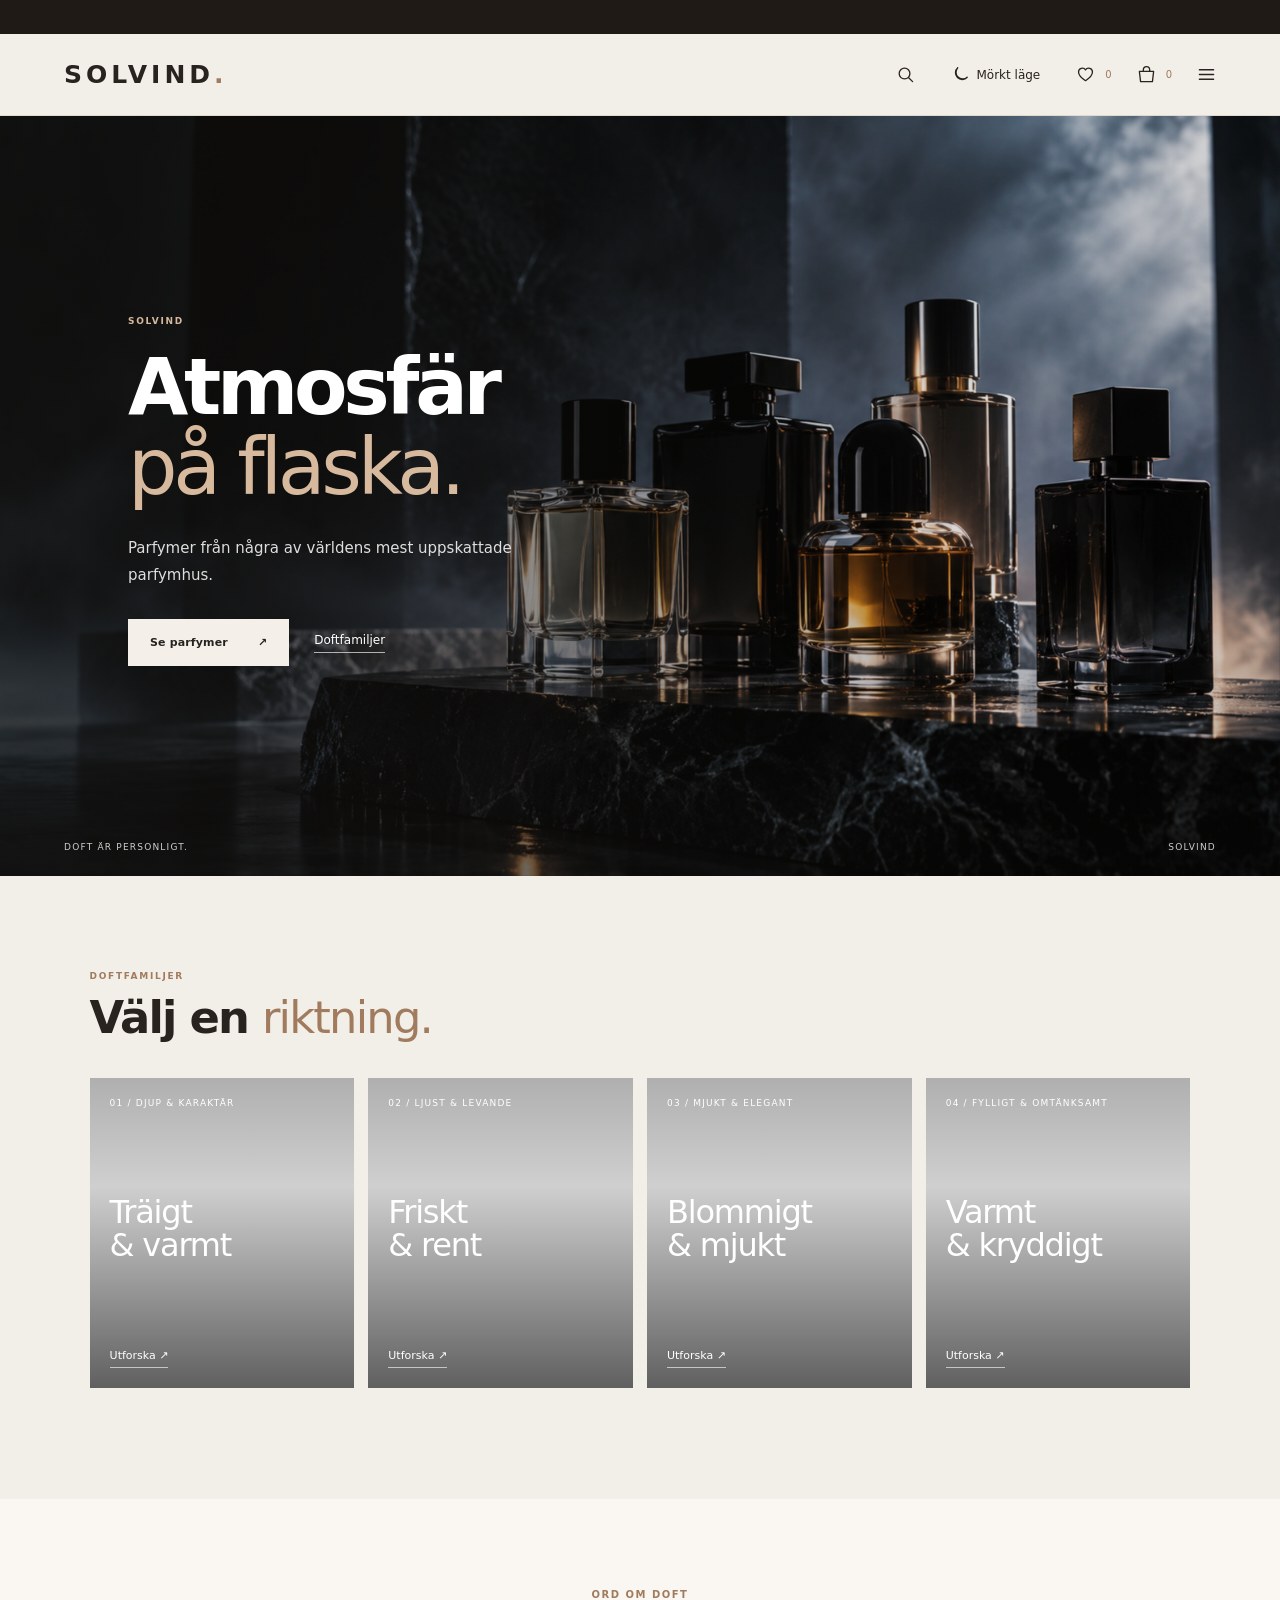
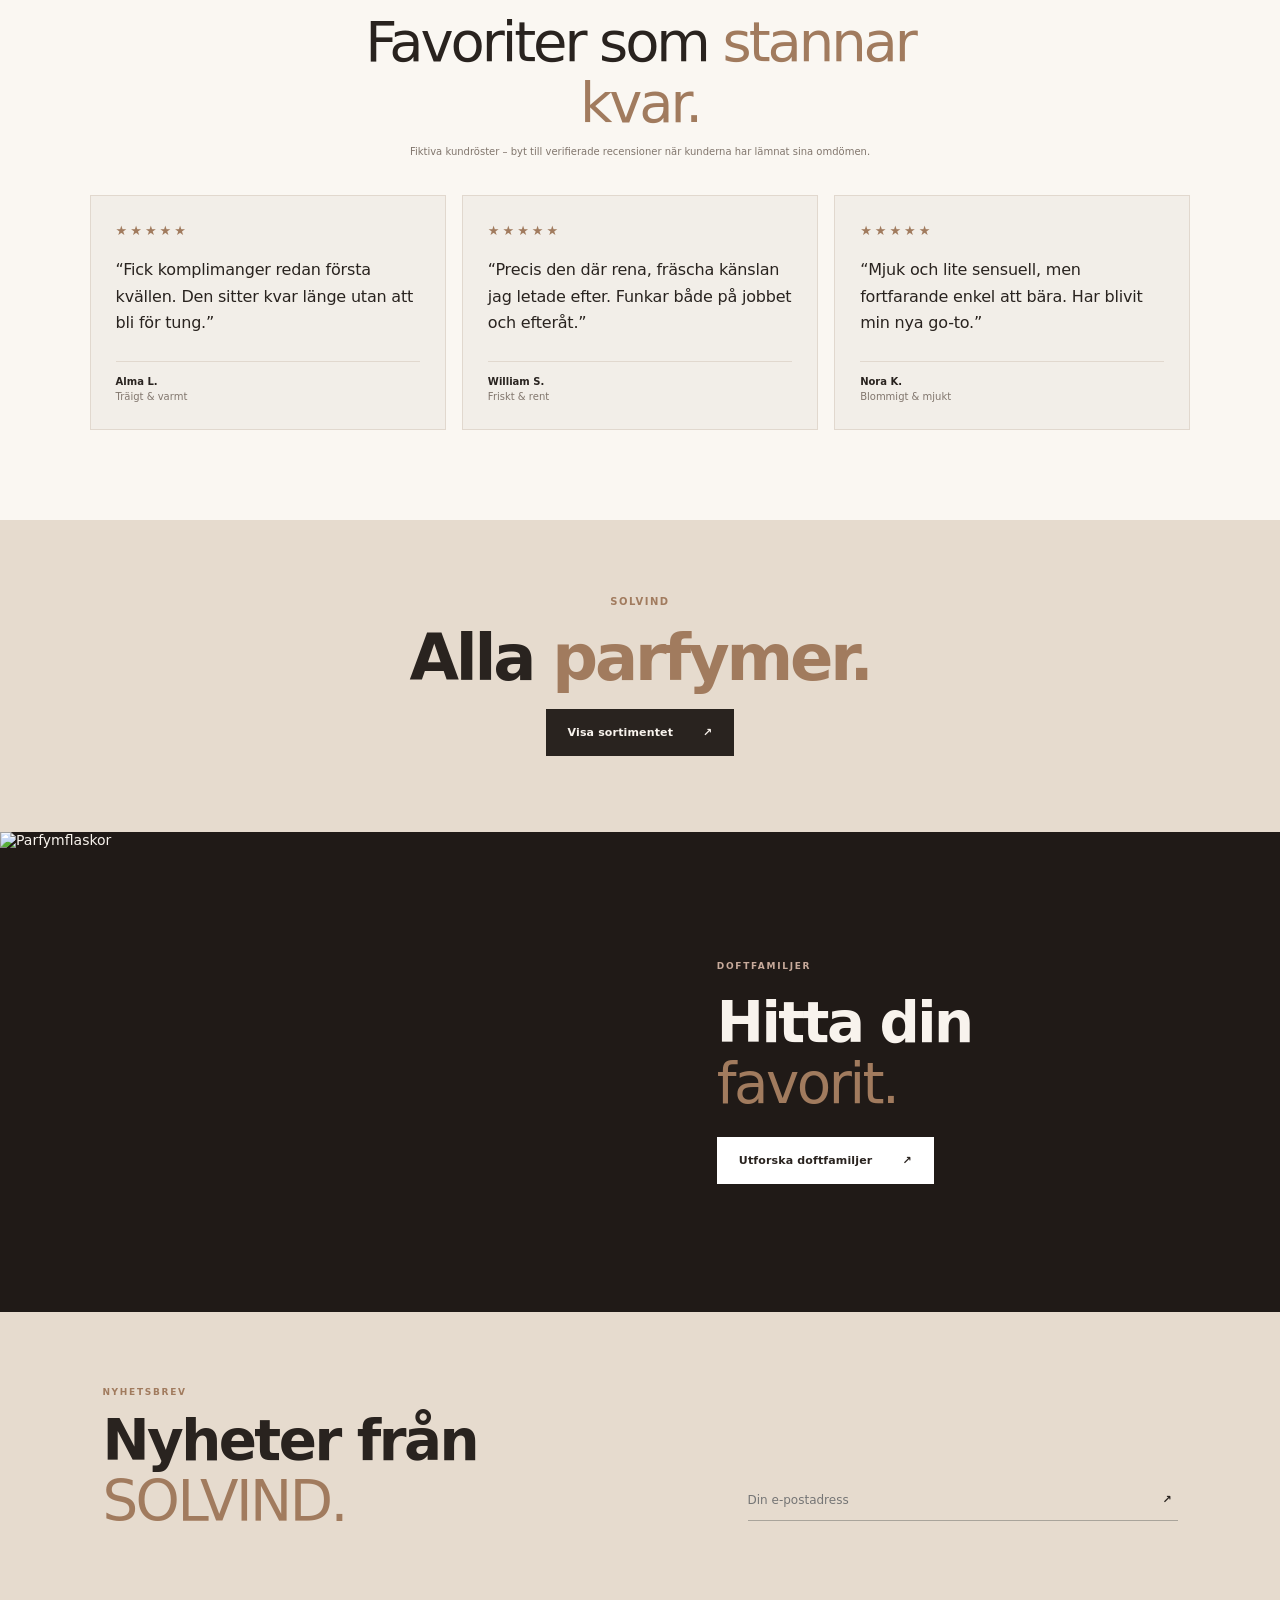
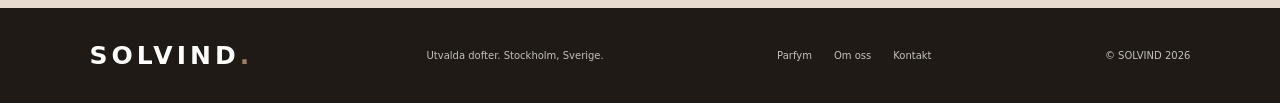
==== commit aad4fe88: "Rewrite review cards with natural Swedish copy" ====
--- a/index.html
+++ b/index.html
@@ -27,7 +27,7 @@
 <button class="category-card cat-floral" data-mood="floral"><span>03 / MJUKT & ELEGANT</span><strong>Blommigt<br>& mjukt</strong><i>Utforska ↗</i></button>
 <button class="category-card cat-warm" data-mood="warm"><span>04 / FYLLIGT & OMTÄNKSAMT</span><strong>Varmt<br>& kryddigt</strong><i>Utforska ↗</i></button>
 </div><p class="finder-note" id="finderNote"></p></section>
-<section class="reviews" aria-labelledby="reviewsTitle"><div class="reviews-heading"><p class="eyebrow">ORD OM DOFT</p><h2 id="reviewsTitle">Några ord om <em>favoriterna.</em></h2><p class="reviews-disclaimer">Exempel på hur kundomdömen kan visas. Inte verifierade kundrecensioner.</p></div><div class="reviews-grid"><article class="review-card"><div class="review-stars" aria-label="5 av 5 stjärnor">★★★★★</div><blockquote>“En varm och mjuk doft som känns lika fin till vardags som på kvällen.”</blockquote><div class="review-byline"><strong>Exempelomdöme</strong><span>Om en träig doft</span></div></article><article class="review-card"><div class="review-stars" aria-label="5 av 5 stjärnor">★★★★★</div><blockquote>“Fräsch utan att bli för lätt. En sådan doft man gärna återkommer till.”</blockquote><div class="review-byline"><strong>Exempelomdöme</strong><span>Om en frisk doft</span></div></article><article class="review-card"><div class="review-stars" aria-label="5 av 5 stjärnor">★★★★★</div><blockquote>“Blommig, elegant och med precis lagom mycket karaktär.”</blockquote><div class="review-byline"><strong>Exempelomdöme</strong><span>Om en blommig doft</span></div></article></div></section><section class="shop-teaser"><p class="eyebrow">SOLVIND</p><h2>Alla <em>parfymer.</em></h2><a class="button button-dark" href="products.html">Visa sortimentet <span>↗</span></a></section>
+<section class="reviews" aria-labelledby="reviewsTitle"><div class="reviews-heading"><p class="eyebrow">ORD OM DOFT</p><h2 id="reviewsTitle">Favoriter som <em>stannar kvar.</em></h2><p class="reviews-disclaimer">Fiktiva kundröster – byt till verifierade recensioner när kunderna har lämnat sina omdömen.</p></div><div class="reviews-grid"><article class="review-card"><div class="review-stars" aria-label="5 av 5 stjärnor">★★★★★</div><blockquote>“Fick komplimanger redan första kvällen. Den sitter kvar länge utan att bli för tung.”</blockquote><div class="review-byline"><strong>Alma L.</strong><span>Träigt & varmt</span></div></article><article class="review-card"><div class="review-stars" aria-label="5 av 5 stjärnor">★★★★★</div><blockquote>“Precis den där rena, fräscha känslan jag letade efter. Funkar både på jobbet och efteråt.”</blockquote><div class="review-byline"><strong>William S.</strong><span>Friskt & rent</span></div></article><article class="review-card"><div class="review-stars" aria-label="5 av 5 stjärnor">★★★★★</div><blockquote>“Mjuk och lite sensuell, men fortfarande enkel att bära. Har blivit min nya go-to.”</blockquote><div class="review-byline"><strong>Nora K.</strong><span>Blommigt & mjukt</span></div></article></div></section><section class="shop-teaser"><p class="eyebrow">SOLVIND</p><h2>Alla <em>parfymer.</em></h2><a class="button button-dark" href="products.html">Visa sortimentet <span>↗</span></a></section>
 <section class="discovery" id="story"><div class="discovery-image"><img src="https://images.unsplash.com/photo-1615634260167-c8cdede054de?auto=format&fit=crop&w=1400&q=90" alt="Parfymflaskor"></div><div class="discovery-copy"><p class="eyebrow">DOFTFAMILJER</p><h2>Hitta din<br><em>favorit.</em></h2><a class="button button-light" href="#finder">Utforska doftfamiljer <span>↗</span></a></div></section>
 
 <section class="newsletter"><div><p class="eyebrow">NYHETSBREV</p><h2>Nyheter från<br><em>SOLVIND.</em></h2></div><div><form id="newsletter"><input type="email" required placeholder="Din e-postadress" aria-label="Din e-postadress"><button aria-label="Prenumerera">↗</button></form><small id="newsMessage"></small></div></section>
--- a/styles.css
+++ b/styles.css
@@ -413,3 +413,20 @@
 .review-byline span{color:var(--muted)}
 @media(max-width:700px){.announcement{height:32px}.announcement-track span{font-size:8px;letter-spacing:.7px}.header{display:flex;justify-content:space-between}.header>.logo{margin:0 auto 0 0}.header .actions{margin:0 12px 0 auto}.header>.menu-toggle{margin:0}.reviews{padding:62px 5%}.reviews-grid{grid-template-columns:1fr;gap:10px}.review-card{min-height:0;padding:22px}.review-card blockquote{margin:14px 0 20px}}
 @media(prefers-reduced-motion:reduce){.announcement-track span{animation:none;opacity:0}.announcement-track span:first-child{opacity:1;transform:translate(-50%,-50%)}}
+
+/* Header alignment correction */
+.header{display:flex!important;align-items:center;justify-content:space-between!important}
+.header>.logo{order:0!important;flex:0 0 auto;margin:0!important}
+.header>nav#nav{order:1!important}
+.header>.actions{order:2!important;display:flex!important;align-items:center;margin:0 25px 0 auto!important;flex:0 0 auto}
+.header>.menu-toggle{order:3!important;display:inline-flex!important;align-items:center;justify-content:center;margin:0!important;flex:0 0 auto}
+.announcement{display:flex!important;justify-content:center!important;align-items:center!important;text-align:center!important;padding:0!important;width:100%;overflow:hidden}
+.announcement-track{position:relative!important;width:100%!important;height:100%!important;display:block!important}
+.announcement-track span{position:absolute!important;inset:0!important;width:100%!important;max-width:none!important;display:flex!important;align-items:center!important;justify-content:center!important;text-align:center!important;white-space:nowrap!important;left:0!important;top:0!important;transform:translateY(18px)!important}
+@keyframes announcementSwap{0%,4%{opacity:0;transform:translateY(18px)!important}8%,27%{opacity:1;transform:translateY(0)!important}33%,100%{opacity:0;transform:translateY(-18px)!important}}
+@media(max-width:700px){
+ .header{display:flex!important;justify-content:space-between!important}
+ .header>.logo{order:0!important;margin:0!important}
+ .header>.actions{order:1!important;margin:0 12px 0 auto!important}
+ .header>.menu-toggle{order:2!important;margin:0!important}
+}
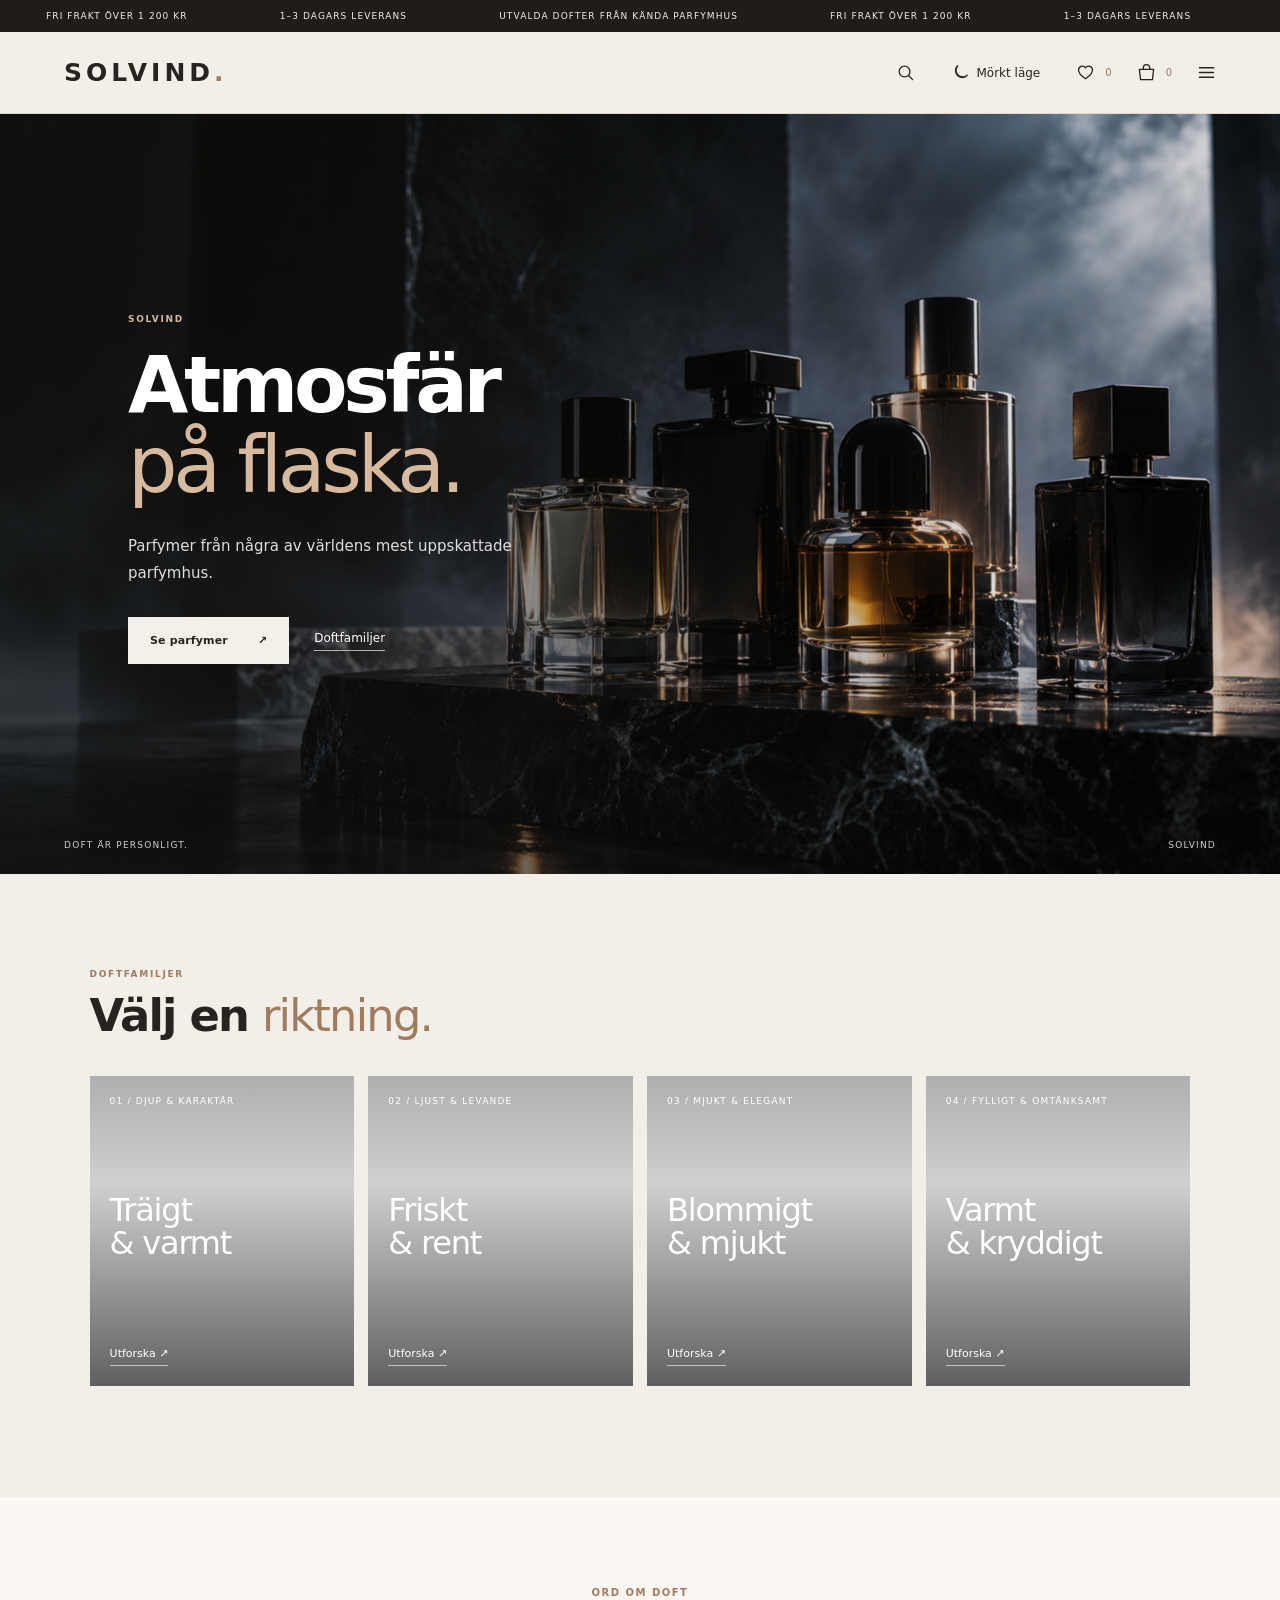
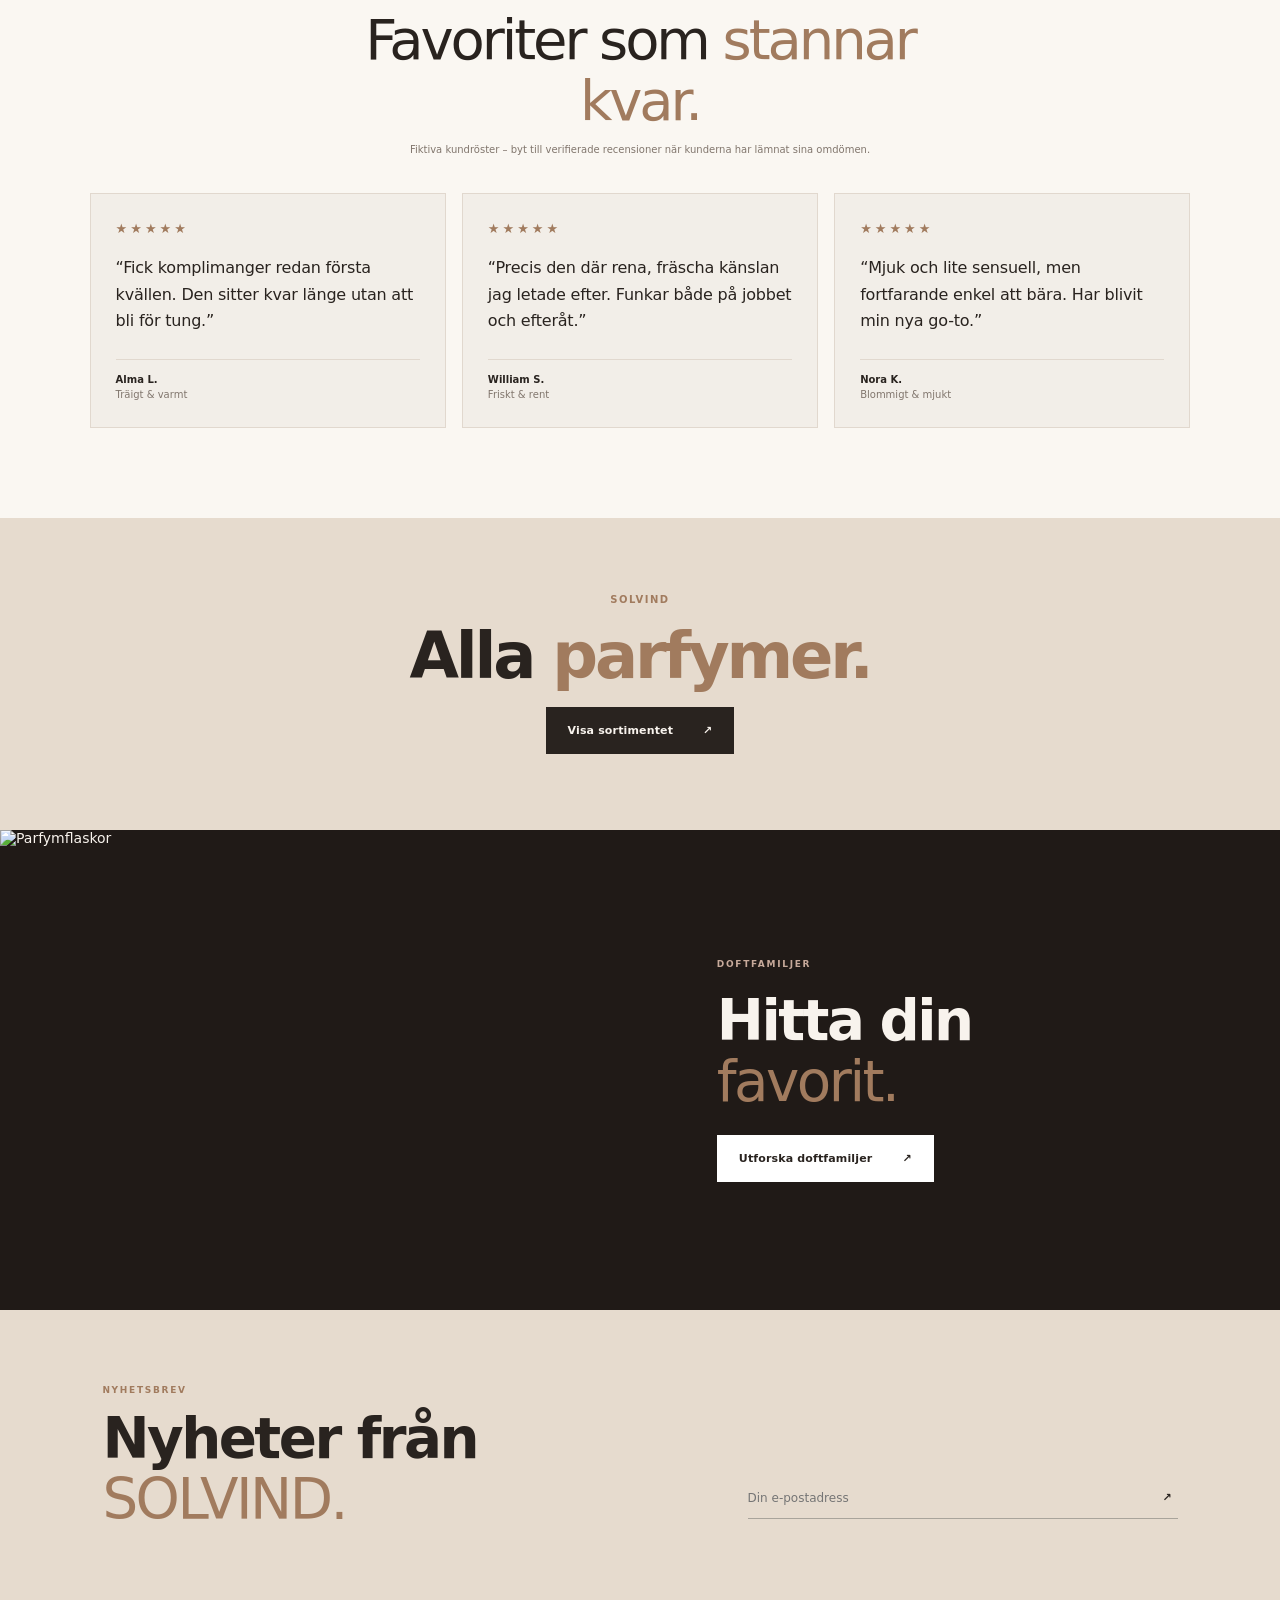
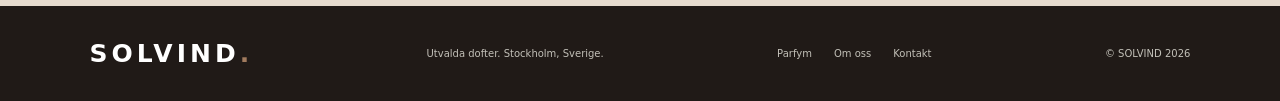
==== commit 04df8d01: "Contain announcement ticker and prevent page overlap" ====
--- a/index.html
+++ b/index.html
@@ -7,7 +7,7 @@
 <link rel="preconnect" href="https://images.unsplash.com"><link rel="stylesheet" href="styles.css">
 </head>
 <body>
-<div class="announcement" aria-label="Information från SOLVIND"><div class="announcement-track" aria-live="polite"><span>FRI FRAKT ÖVER 1 200 KR</span><span>1–3 DAGARS LEVERANS</span><span>UTVALDA DOFTER FRÅN KÄNDA PARFYMHUS</span></div></div>
+<div class="announcement" aria-label="Information från SOLVIND"><div class="announcement-track"><div class="announcement-group"><span>FRI FRAKT ÖVER 1 200 KR</span><span>1–3 DAGARS LEVERANS</span><span>UTVALDA DOFTER FRÅN KÄNDA PARFYMHUS</span></div><div class="announcement-group" aria-hidden="true"><span>FRI FRAKT ÖVER 1 200 KR</span><span>1–3 DAGARS LEVERANS</span><span>UTVALDA DOFTER FRÅN KÄNDA PARFYMHUS</span></div></div></div>
 <header class="header">
  <a class="logo" href="#" aria-label="Solvind startsida">solvind<span>.</span></a>
  <nav id="nav" aria-label="Huvudmeny"><div class="menu-panel-head"><span class="eyebrow">MENY</span><button type="button" id="menuClose" aria-label="Stäng meny">×</button></div><a class="menu-primary" href="products.html">Handla parfym <span>↗</span></a><div class="menu-divider"></div><p class="menu-label">UTFORSKA</p><a href="products.html">Alla parfymer <span>→</span></a><a href="products.html?cat=women">Dam <span>→</span></a><a href="products.html?cat=men">Herr <span>→</span></a><a href="products.html?cat=unisex">Unisex <span>→</span></a><div class="menu-divider"></div><p class="menu-label">SOLVIND</p><a href="index.html#finder">Hitta din doft <span>→</span></a><a href="index.html#story">Om SOLVIND <span>→</span></a><div class="menu-panel-foot"><span>Utvalda dofter.</span><span>Stockholm, Sverige.</span></div></nav>
--- a/styles.css
+++ b/styles.css
@@ -430,3 +430,13 @@
  .header>.actions{order:1!important;margin:0 12px 0 auto!important}
  .header>.menu-toggle{order:2!important;margin:0!important}
 }
+
+/* Announcement ticker: contained in its own normal-flow strip, never overlays page content */
+.announcement{position:relative!important;display:block!important;width:100%;height:32px!important;min-height:32px;overflow:hidden!important;padding:0!important;margin:0!important;z-index:1!important;background:#211c19;color:#f5eee5}
+.announcement-track{position:relative!important;inset:auto!important;display:flex!important;align-items:center!important;width:max-content!important;height:100%!important;animation:solvindTicker 28s linear infinite!important;transform:none!important}
+.announcement-group{height:100%;display:flex;align-items:center;flex:0 0 auto}
+.announcement-group span{position:static!important;inset:auto!important;display:flex!important;align-items:center!important;justify-content:center!important;width:auto!important;max-width:none!important;height:100%;padding:0 46px!important;opacity:1!important;transform:none!important;animation:none!important;white-space:nowrap!important;font-size:9px;letter-spacing:1.1px;text-align:center}
+@keyframes solvindTicker{from{transform:translateX(0)}to{transform:translateX(-50%)}}
+.announcement:hover .announcement-track{animation-play-state:paused!important}
+@media(max-width:700px){.announcement,.products-page .announcement{height:29px!important;min-height:29px}.announcement-group span{padding:0 25px!important;font-size:8px;letter-spacing:.7px}}
+@media(prefers-reduced-motion:reduce){.announcement-track{animation:none!important}.announcement-group[aria-hidden="true"]{display:none}}
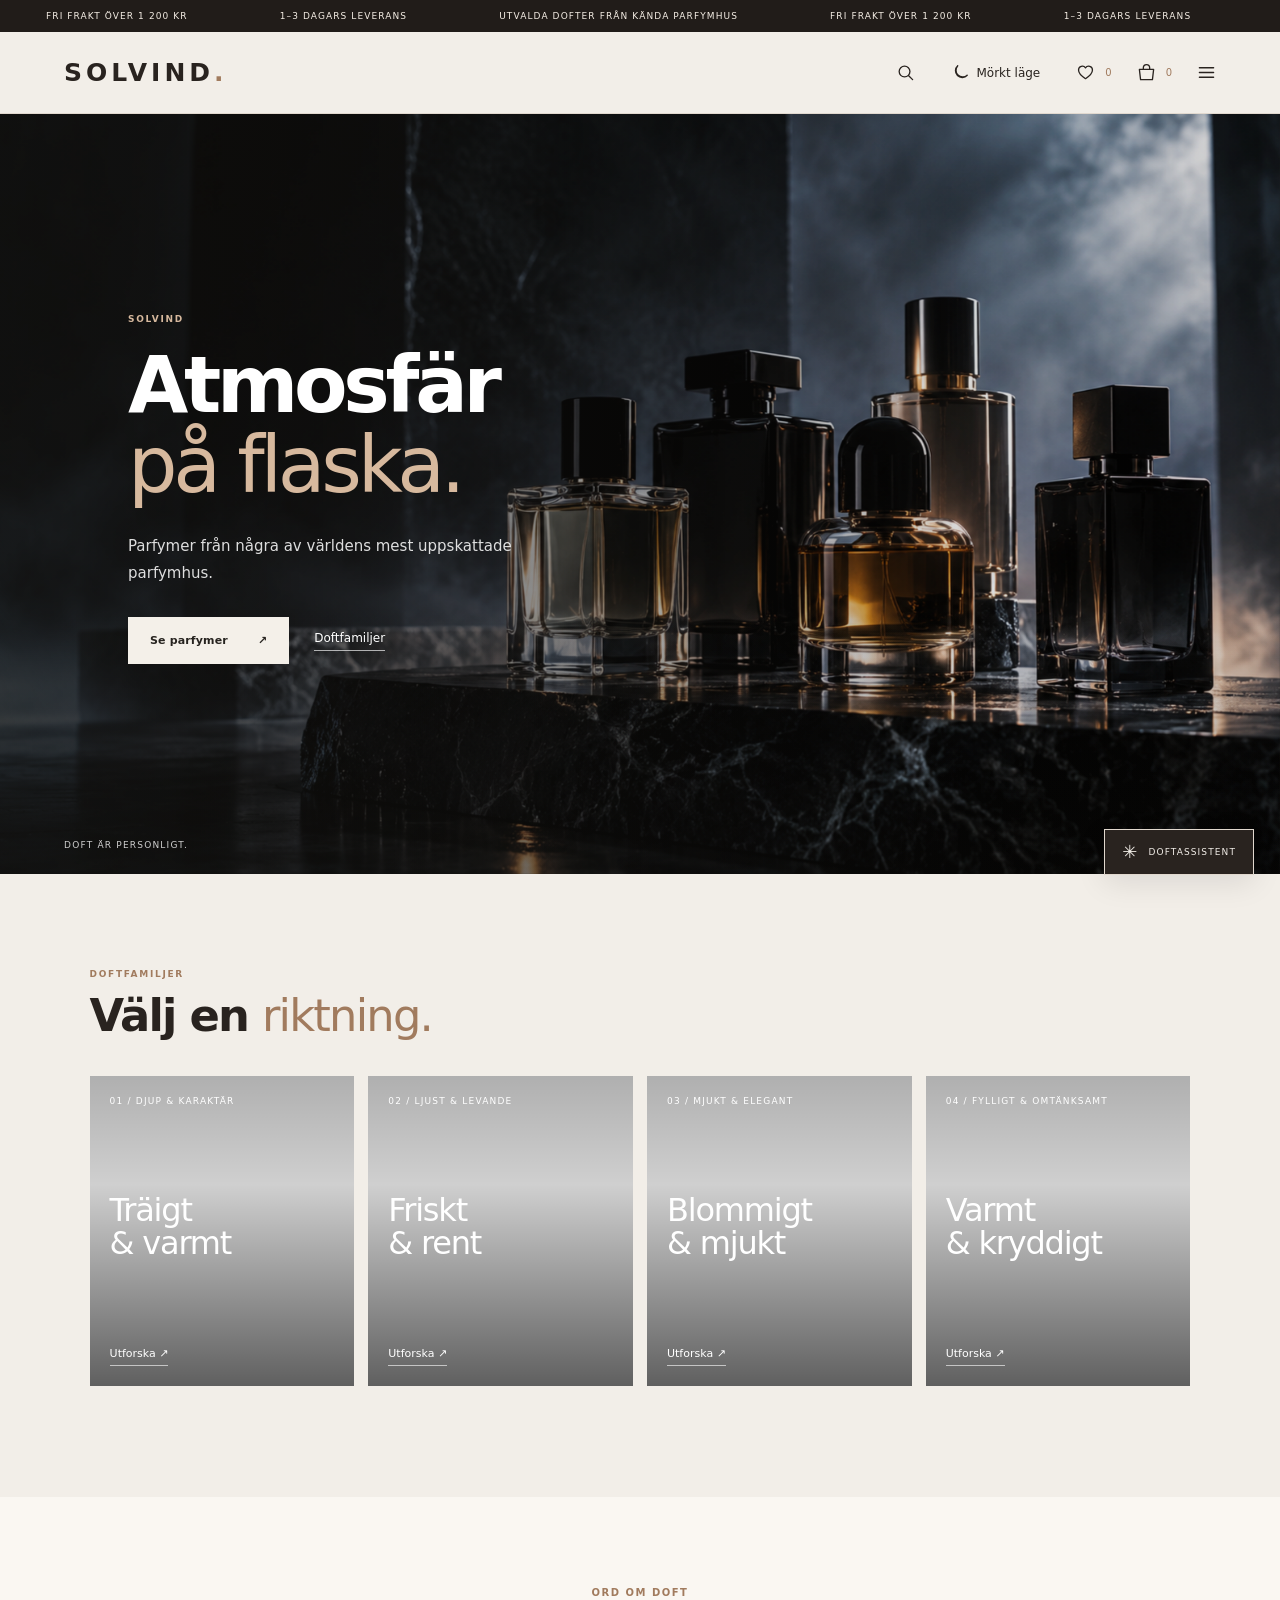
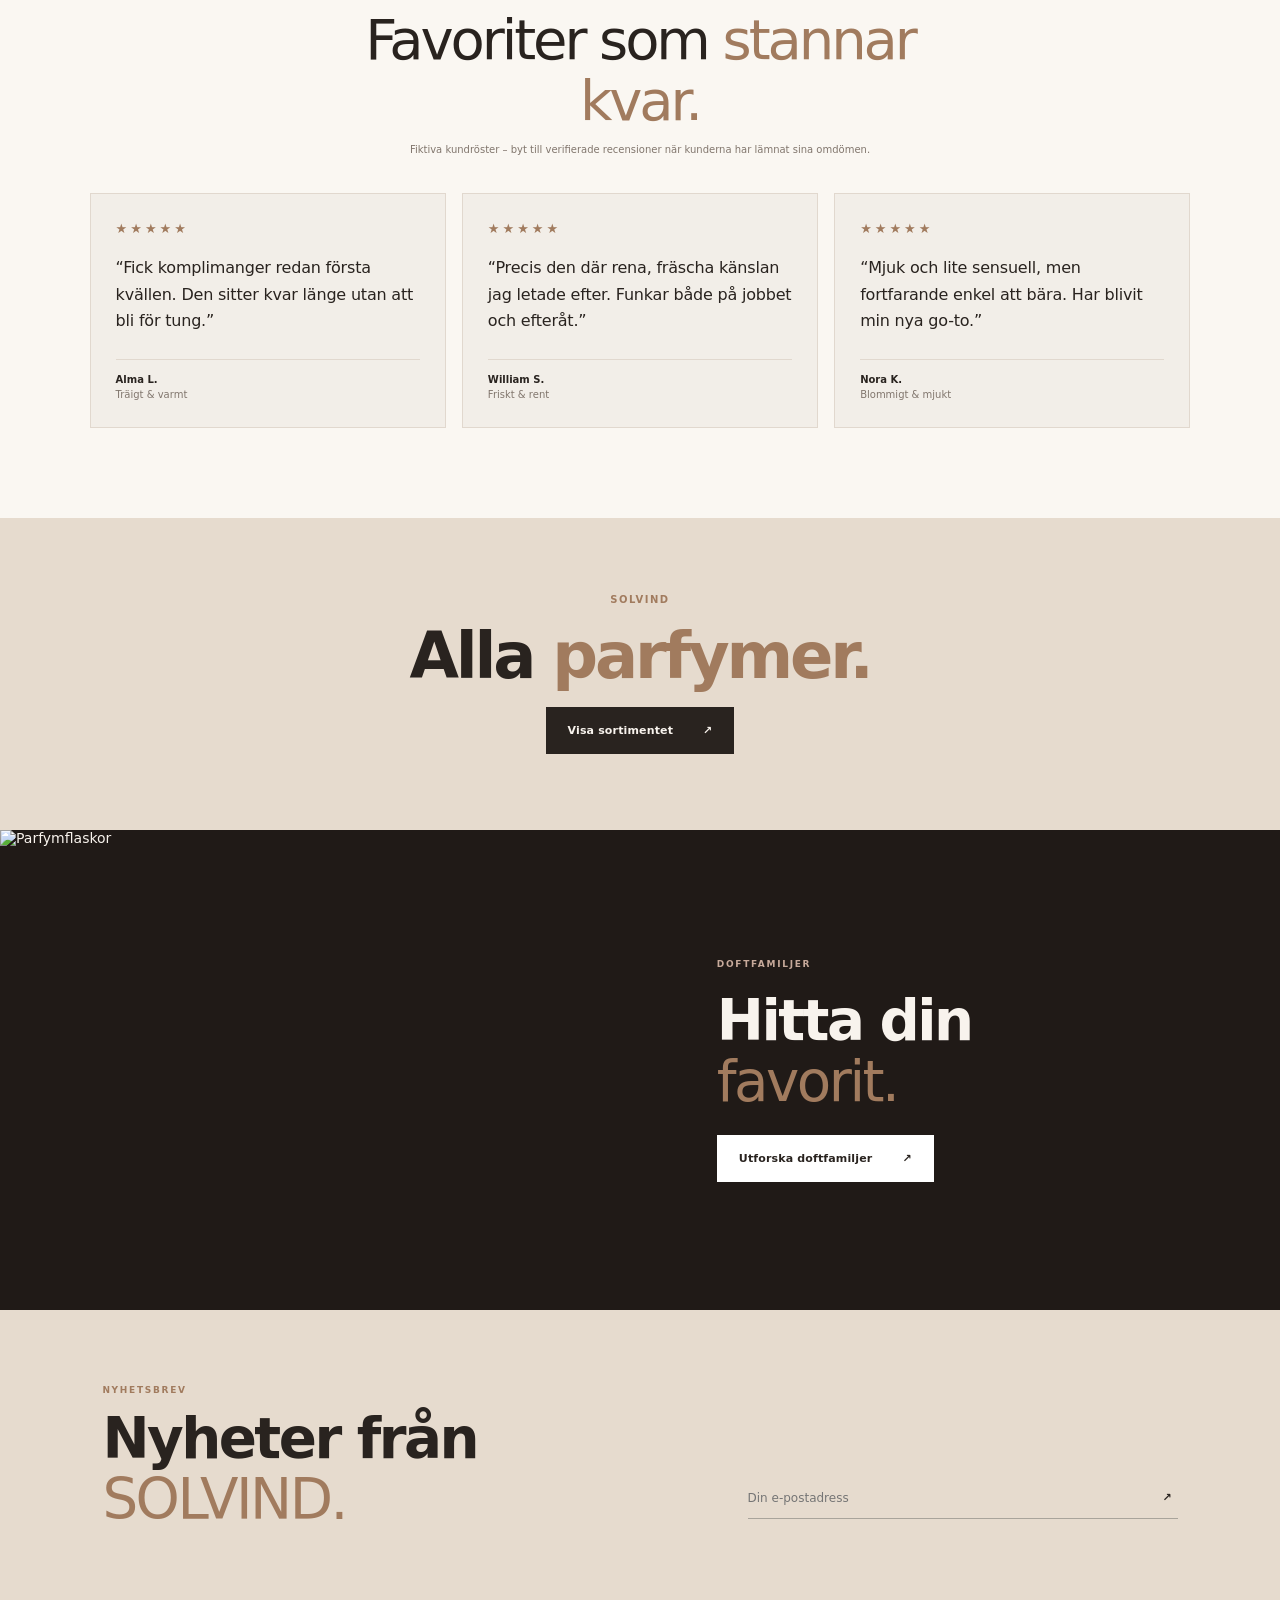
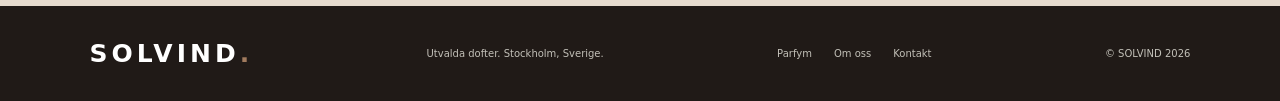
==== commit aaa343b8: "Add Gemini-powered SOLVIND fragrance assistant" ====
--- a/index.html
+++ b/index.html
@@ -5,7 +5,7 @@
 <meta name="theme-color" content="#f7f5f0"><meta name="description" content="Upptäck noga utvalda dofter från världens främsta parfymhus. Hitta din nästa signaturdoft hos SOLVIND.">
 <title>SOLVIND — Hitta din signaturdoft</title>
 <link rel="preconnect" href="https://images.unsplash.com"><link rel="stylesheet" href="styles.css">
-</head>
+<link rel="stylesheet" href="assistant.css"></head>
 <body>
 <div class="announcement" aria-label="Information från SOLVIND"><div class="announcement-track"><div class="announcement-group"><span>FRI FRAKT ÖVER 1 200 KR</span><span>1–3 DAGARS LEVERANS</span><span>UTVALDA DOFTER FRÅN KÄNDA PARFYMHUS</span></div><div class="announcement-group" aria-hidden="true"><span>FRI FRAKT ÖVER 1 200 KR</span><span>1–3 DAGARS LEVERANS</span><span>UTVALDA DOFTER FRÅN KÄNDA PARFYMHUS</span></div></div></div>
 <header class="header">
@@ -35,5 +35,5 @@
 <footer><a class="logo" href="#">solvind<span>.</span></a><p>Utvalda dofter. Stockholm, Sverige.</p><div><a href="products.html">Parfym</a><a href="#story">Om oss</a><a href="mailto:hej@solvind.se">Kontakt</a></div><small>© SOLVIND 2026</small></footer>
 <div id="menuShade"></div><div id="shade"></div><aside id="drawer" aria-label="Varukorg"><div class="drawer-head"><div><p class="eyebrow">DINA VAL</p><h2>Din kasse <small id="itemCount">(0)</small></h2></div><button data-close aria-label="Stäng">×</button></div><div id="cartItems"></div><div class="drawer-bottom"><div class="total"><span>Delsumma</span><strong id="subtotal">0 kr</strong></div><p>Frakt beräknas i kassan.</p><button class="button button-dark full" id="checkout">Till kassan ↗</button><button class="plain" data-close>Fortsätt handla</button></div></aside>
 <div id="modal" class="modal" role="dialog" aria-modal="true"><button class="x" data-close aria-label="Stäng">×</button><div id="modalContent"></div></div><div id="toast" role="status"></div>
-<script src="app.js"></script>
+<script src="app.js"></script><script src="assistant.js"></script>
 </body></html>
--- a/styles.css
+++ b/styles.css
@@ -440,3 +440,101 @@
 .announcement:hover .announcement-track{animation-play-state:paused!important}
 @media(max-width:700px){.announcement,.products-page .announcement{height:29px!important;min-height:29px}.announcement-group span{padding:0 25px!important;font-size:8px;letter-spacing:.7px}}
 @media(prefers-reduced-motion:reduce){.announcement-track{animation:none!important}.announcement-group[aria-hidden="true"]{display:none}}
+
+/* Cart drawer must cover the announcement strip and sticky header */
+.header{z-index:8!important}
+#shade{z-index:30!important}
+#drawer{z-index:31!important}
+
+/* Keep the announcement strip and header stacked when scrolling */
+.announcement{position:sticky!important;top:0!important;z-index:9!important}
+.header{position:sticky!important;top:32px!important;z-index:8!important}
+.products-page .announcement{height:32px!important;min-height:32px!important}
+@media(max-width:700px){
+ .announcement,.products-page .announcement{height:32px!important;min-height:32px!important}
+ .header{top:32px!important}
+}
+
+/* Right-side menu drawer, aligned with the hamburger; keep it above its overlay */
+.header{z-index:22!important}
+.header nav#nav{position:fixed!important;left:auto!important;right:0!important;top:0!important;bottom:0!important;width:min(420px,92vw)!important;height:100dvh!important;z-index:24!important;border-right:0!important;border-left:1px solid var(--line)!important;transform:translateX(105%)!important;visibility:hidden!important;pointer-events:none!important}
+.header nav#nav.open{transform:translateX(0)!important;visibility:visible!important;pointer-events:auto!important}
+#menuShade{z-index:21!important;pointer-events:none!important}
+#menuShade.open{pointer-events:auto!important}
+.header nav#nav a,.header nav#nav button{position:relative;z-index:1;pointer-events:auto!important}
+@media(max-width:700px){.header nav#nav{right:0!important;left:auto!important;width:min(390px,90vw)!important}}
+
+/* SOLVIND individual fragrance pages */
+.product-detail-page{background:var(--bg)}.product-detail-main{max-width:1600px;margin:0 auto;padding:30px 4.3% 100px}
+.product-breadcrumb{display:flex;gap:12px;align-items:center;color:var(--muted);font-size:13px;margin:8px 0 34px}.product-breadcrumb a{color:var(--ink)}.product-breadcrumb a:hover{color:var(--accent)}
+.product-detail-layout{display:grid;grid-template-columns:minmax(0,1.12fr) minmax(420px,.88fr);gap:5.4%;align-items:start}
+.product-gallery{display:grid;grid-template-columns:78px minmax(0,1fr);gap:24px;position:sticky;top:155px}.product-thumbnails{display:flex;flex-direction:column;gap:12px}
+.product-thumb{border:1px solid var(--line);background:var(--surface);padding:5px;aspect-ratio:1;cursor:pointer}.product-thumb.active{border:1px solid var(--accent);outline:1px solid var(--accent);outline-offset:2px}.product-thumb img{width:100%;height:100%;object-fit:contain}
+.product-main-image{position:relative;min-height:650px;height:min(68vw,790px);display:flex;align-items:center;justify-content:center;background:var(--surface);overflow:hidden}.product-main-image img{width:100%;height:100%;object-fit:contain;mix-blend-mode:multiply;transition:transform .6s ease}.product-main-image:hover img{transform:scale(1.035)}:root[data-theme="dark"] .product-main-image img{mix-blend-mode:normal}.gallery-count{position:absolute;bottom:18px;right:20px;color:var(--muted);font-size:10px;letter-spacing:1px}
+.product-buy-panel{border:1px solid var(--line);border-radius:16px;padding:24px;background:color-mix(in srgb,var(--surface) 72%,transparent)}.product-brand{font-size:11px;letter-spacing:1.5px;color:var(--accent);font-weight:650;margin:0 0 10px}.product-kind{font-size:11px;color:var(--muted);margin:0 0 7px}.product-buy-panel h1{font-size:clamp(34px,4vw,54px);line-height:1.02;letter-spacing:-.055em;font-weight:600;margin:0 0 20px}
+.product-price{font-size:20px;font-weight:650;color:var(--accent);margin-bottom:22px}.product-price span{font-size:11px;font-weight:400;color:var(--muted);margin-left:7px}.product-description{font-size:15px;line-height:1.65;margin:0 0 20px}
+.product-meta-line{display:grid;grid-template-columns:115px 1fr;gap:10px;margin:12px 0;font-size:13px;line-height:1.5}.product-meta-line strong{font-weight:650}.product-meta-line span{color:var(--muted)}.product-rule{height:1px;background:var(--line);margin:22px 0}
+.product-select-label{display:block;font-size:13px;margin-bottom:8px}.product-select-wrap{position:relative}.product-select-wrap select{width:100%;appearance:none;border:1px solid var(--line);border-radius:12px;background:var(--bg);padding:15px 42px 15px 16px;font-size:13px;cursor:pointer}.product-select-wrap>span{position:absolute;right:17px;top:50%;transform:translateY(-50%);pointer-events:none;color:var(--accent);font-size:20px}
+.purchase-option{display:flex;justify-content:space-between;align-items:center;border:1px solid var(--accent);border-radius:12px;padding:15px 16px;font-size:14px;background:var(--bg)}.purchase-option>div{display:flex;align-items:center;gap:10px}.purchase-option strong{color:var(--accent);font-size:15px}.purchase-radio{width:17px;height:17px;border:1.5px solid var(--accent);border-radius:50%;display:inline-block;position:relative}.purchase-radio:after{content:"";position:absolute;inset:4px;border-radius:50%;background:var(--accent)}
+.quantity-row{display:flex;justify-content:space-between;align-items:center;margin:18px 0;font-size:13px}.quantity-control{display:flex;align-items:center;border:1px solid var(--line);border-radius:30px;overflow:hidden}.quantity-control button{width:38px;height:34px;border:0;background:transparent;font-size:18px}.quantity-control span{min-width:25px;text-align:center;font-variant-numeric:tabular-nums}
+.product-add-button{width:100%;height:58px;border:0;border-radius:10px;background:var(--accent);color:#fff;font-size:12px;font-weight:700;letter-spacing:1px;display:flex;align-items:center;justify-content:center;gap:15px;transition:transform .2s,background .2s}.product-add-button:hover{transform:translateY(-2px);background:var(--ink)}
+.product-delivery{text-align:center;color:var(--muted);font-size:11px;margin:13px 0 20px}.product-benefits{display:grid;grid-template-columns:repeat(3,1fr);gap:10px;padding:18px 0;border-top:1px solid var(--line);border-bottom:1px solid var(--line);text-align:center}.product-benefits>div{display:flex;flex-direction:column;align-items:center;gap:6px}.benefit-icon{font-size:23px;color:var(--accent);line-height:1.2}.product-benefits strong{font-size:11px;font-weight:600}.product-benefits small{font-size:10px;color:var(--muted)}
+.product-details details{border-bottom:1px solid var(--line);padding:16px 0}.product-details summary{list-style:none;cursor:pointer;display:flex;justify-content:space-between;font-size:13px;font-weight:600}.product-details summary::-webkit-details-marker{display:none}.product-details details[open] summary span{transform:rotate(45deg)}.product-details summary span{font-size:18px;color:var(--accent);transition:transform .2s}.product-details details p{font-size:13px;line-height:1.65;color:var(--muted);margin:12px 0 0}
+@media(max-width:900px){.product-detail-layout{grid-template-columns:minmax(0,1fr) minmax(340px,.9fr);gap:24px}.product-gallery{grid-template-columns:58px minmax(0,1fr);gap:13px}.product-main-image{min-height:520px;height:60vw}.product-buy-panel{padding:20px}}
+@media(max-width:700px){.product-detail-main{padding:22px 5% 65px}.product-breadcrumb{margin:6px 0 20px;font-size:11px}.product-detail-layout{display:flex;flex-direction:column;gap:25px}.product-gallery{position:static;width:100%;display:flex;flex-direction:column-reverse;gap:12px}.product-main-image{width:100%;height:100vw;min-height:330px;max-height:520px}.product-thumbnails{flex-direction:row}.product-thumb{width:62px}.product-buy-panel{width:100%;padding:19px 17px;border-radius:13px}.product-buy-panel h1{font-size:36px}.product-description{font-size:14px}.product-meta-line{grid-template-columns:95px 1fr;font-size:12px}.product-benefits{gap:5px}.product-benefits strong{font-size:10px}.product-benefits small{font-size:9px}}
+@media(prefers-reduced-motion:reduce){.product-main-image img,.product-add-button,.product-details summary span{transition:none}}
+
+/* SOLVIND presentset */
+.bundles-main{max-width:1500px;margin:0 auto;padding:68px 6% 110px}
+.bundles-intro{max-width:680px;margin:0 auto 55px;text-align:center}
+.bundles-intro .eyebrow{color:var(--accent);letter-spacing:1.7px;font-size:10px}
+.bundles-intro h1{font-size:clamp(42px,6vw,76px);font-weight:500;letter-spacing:-.06em;line-height:1.02;margin:16px 0}
+.bundles-intro h1 em{font-style:normal;color:var(--accent)}
+.bundles-intro>p:last-child{font-size:14px;color:var(--muted);line-height:1.7}
+.bundles-grid{display:grid;grid-template-columns:1fr;gap:26px;max-width:1120px;margin:auto}
+.bundle-card{display:grid;grid-template-columns:1fr 1fr;border:1px solid var(--line);background:var(--surface);min-height:390px}
+.bundle-images{position:relative;display:grid;grid-template-columns:1fr 1fr;gap:1px;background:var(--line);min-height:390px;overflow:hidden}
+.bundle-images img{width:100%;height:100%;min-height:390px;object-fit:cover;background:var(--bg);mix-blend-mode:multiply}
+:root[data-theme="dark"] .bundle-images img{mix-blend-mode:normal}
+.bundle-save{position:absolute;top:18px;left:18px;background:var(--ink);color:var(--bg);padding:9px 12px;font-size:9px;letter-spacing:1px;text-transform:uppercase}
+.bundle-copy{padding:clamp(25px,4vw,52px);display:flex;flex-direction:column;align-items:flex-start;justify-content:center}
+.bundle-copy .eyebrow{font-size:9px;letter-spacing:1.5px;color:var(--accent);margin:0 0 13px}
+.bundle-copy h2{font-size:clamp(28px,3.4vw,43px);letter-spacing:-.045em;font-weight:500;margin:0 0 7px}
+.bundle-subtitle{font-size:14px;color:var(--ink);margin:0 0 13px}
+.bundle-description{font-size:13px;line-height:1.7;color:var(--muted);max-width:410px;margin:0 0 20px}
+.bundle-includes{display:flex;flex-direction:column;gap:8px;width:100%;border-top:1px solid var(--line);padding:15px 0;margin-bottom:14px}
+.bundle-includes a{font-size:11px;color:var(--muted);text-decoration:underline;text-decoration-color:var(--line);text-underline-offset:3px}
+.bundle-price{display:flex;align-items:center;gap:12px;margin-bottom:18px}
+.bundle-price strong{font-size:21px;color:var(--accent)}
+.bundle-price del{font-size:12px;color:var(--muted)}
+.bundle-add{width:100%;justify-content:center;min-height:52px}
+@media(max-width:700px){.bundles-main{padding:42px 5% 70px}.bundles-intro{margin-bottom:34px}.bundle-card{grid-template-columns:1fr}.bundle-images{min-height:250px;height:62vw;max-height:340px}.bundle-images img{min-height:250px}.bundle-copy{padding:25px 21px 27px}.bundle-copy h2{font-size:30px}}
+
+/* Quantity-based fragrance discounts */
+.quantity-discounts{border:1px solid var(--line);padding:16px;margin:18px 0;background:var(--surface)}
+.quantity-discounts-head{font-size:12px;font-weight:650;margin-bottom:12px}
+.quantity-discount-steps{display:grid;grid-template-columns:repeat(4,1fr);gap:6px}
+.quantity-discount-steps span{display:flex;flex-direction:column;gap:5px;text-align:center;padding:10px 4px;border:1px solid var(--line);background:var(--bg);color:var(--muted)}
+.quantity-discount-steps span.active{border-color:var(--accent);background:color-mix(in srgb,var(--accent) 9%,var(--bg));color:var(--ink)}
+.quantity-discount-steps b{font-size:12px;font-weight:650}
+.quantity-discount-steps small{font-size:10px;color:var(--accent)}
+.quantity-discounts>p{font-size:11px;color:var(--muted);margin:11px 0 0;line-height:1.5}
+.product-price del{font-size:13px;color:var(--muted);font-weight:400;margin-right:5px}
+.cart-discount{font-size:10px;color:var(--muted);text-decoration:line-through}
+
+/* Empty cart recommendations */
+.cart-empty-state{padding:26px 0 20px}
+.cart-empty-state>.eyebrow{font-size:9px;letter-spacing:1.5px;color:var(--accent);margin:0 0 12px}
+.cart-empty-state>h3{font-size:25px;font-weight:500;letter-spacing:-.7px;margin:0 0 8px}
+.cart-empty-state>p:not(.eyebrow){font-size:12px;color:var(--muted);margin:0 0 20px}
+.cart-suggestions{display:flex;flex-direction:column}
+.cart-suggestion{display:grid;grid-template-columns:88px 1fr;gap:14px;padding:13px 0;border-top:1px solid var(--line)}
+.cart-suggestion-image{display:block;height:105px;background:var(--surface)}
+.cart-suggestion-image img{width:100%;height:100%;object-fit:cover}
+.cart-suggestion-copy{display:flex;flex-direction:column;align-items:flex-start;gap:5px;min-width:0}
+.cart-suggestion-copy small{font-size:9px;letter-spacing:.7px;color:var(--muted)}
+.cart-suggestion-copy>a{font-size:12px;color:var(--ink);text-decoration:none;line-height:1.35}
+.cart-suggestion-copy>b{font-size:12px;font-weight:600;margin-top:2px}
+.cart-suggestion-copy button{margin-top:auto;border:1px solid var(--line);background:transparent;color:var(--ink);padding:8px 10px;font-size:9px;letter-spacing:.6px;cursor:pointer;transition:background .2s,color .2s}
+.cart-suggestion-copy button:hover{background:var(--ink);color:var(--bg)}
+.cart-browse-link{display:inline-block;margin-top:20px;font-size:10px;letter-spacing:.8px;color:var(--accent);text-decoration:none}
--- a/assistant.css
+++ b/assistant.css
@@ -0,0 +1,39 @@
+
+/* SOLVIND Gemini fragrance assistant */
+.solvind-ai-launch{position:fixed;right:26px;bottom:25px;z-index:40;display:flex;align-items:center;gap:10px;padding:13px 17px;border:1px solid var(--line);background:var(--ink);color:var(--bg);font-size:9px;letter-spacing:1.1px;cursor:pointer;box-shadow:0 8px 30px #00000018;transition:transform .2s,background .2s}
+.solvind-ai-launch:hover{transform:translateY(-3px)}
+.solvind-ai-launch-mark{font-size:18px;line-height:1}
+.solvind-ai-panel{position:fixed;right:26px;bottom:83px;z-index:41;width:min(410px,calc(100vw - 28px));height:min(620px,calc(100dvh - 120px));display:flex;flex-direction:column;background:var(--bg);border:1px solid var(--line);box-shadow:0 18px 70px #00000024;opacity:0;visibility:hidden;transform:translateY(12px) scale(.985);transform-origin:bottom right;transition:opacity .22s,transform .22s,visibility .22s}
+.solvind-ai-panel.open{opacity:1;visibility:visible;transform:translateY(0) scale(1)}
+.solvind-ai-header{padding:22px 22px 17px;border-bottom:1px solid var(--line);display:flex;align-items:flex-start;justify-content:space-between;gap:12px}
+.solvind-ai-kicker{font-size:8px;letter-spacing:1.35px;color:var(--accent);margin:0 0 9px}
+.solvind-ai-header h2{font-size:25px;letter-spacing:-1px;font-weight:500;margin:0 0 9px}
+.solvind-ai-status{font-size:8px;letter-spacing:1px;color:var(--muted);display:flex;align-items:center;gap:7px}
+.solvind-ai-status i{width:6px;height:6px;border-radius:50%;background:#6f8b70}
+.solvind-ai-header-actions{display:flex;gap:7px}
+.solvind-ai-header-actions button{width:30px;height:30px;border:1px solid var(--line);background:transparent;color:var(--ink);font-size:17px;cursor:pointer}
+.solvind-ai-settings{padding:15px 20px;border-bottom:1px solid var(--line);background:var(--surface)}
+.solvind-ai-settings[hidden]{display:none}
+.solvind-ai-settings label{display:block;font-size:10px;margin-bottom:7px}
+.solvind-ai-settings input{width:100%;padding:11px;border:1px solid var(--line);background:var(--bg);color:var(--ink);font:inherit;font-size:12px;outline:none}
+.solvind-ai-settings p{font-size:10px;line-height:1.55;color:var(--muted);margin:8px 0 12px}
+.solvind-ai-settings>div{display:flex;gap:8px}
+.solvind-ai-settings button{padding:8px 12px;border:1px solid var(--line);background:var(--ink);color:var(--bg);font-size:9px;letter-spacing:.5px;cursor:pointer}
+.solvind-ai-settings button+button{background:transparent;color:var(--ink)}
+.solvind-ai-messages{flex:1;overflow:auto;padding:20px;display:flex;flex-direction:column;gap:12px}
+.solvind-ai-message{max-width:88%;font-size:12px;line-height:1.7}
+.solvind-ai-message span{display:block;padding:12px 14px;background:var(--surface);border:1px solid var(--line)}
+.solvind-ai-message.user{align-self:flex-end}
+.solvind-ai-message.user span{background:var(--ink);color:var(--bg);border-color:var(--ink)}
+.solvind-ai-message.assistant{align-self:flex-start}
+.solvind-ai-message.typing span{color:var(--muted);font-style:italic}
+.solvind-ai-message strong{font-weight:650}
+.solvind-ai-prompts{display:flex;gap:7px;overflow:auto;padding:0 18px 12px;scrollbar-width:none}
+.solvind-ai-prompts button{white-space:nowrap;padding:8px 10px;border:1px solid var(--line);background:transparent;color:var(--ink);font-size:9px;cursor:pointer}
+.solvind-ai-form{display:flex;gap:8px;padding:13px 16px;border-top:1px solid var(--line)}
+.solvind-ai-form input{min-width:0;flex:1;border:1px solid var(--line);background:var(--surface);color:var(--ink);padding:12px;font:inherit;font-size:12px;outline:none}
+.solvind-ai-form input:focus,.solvind-ai-settings input:focus{border-color:var(--accent)}
+.solvind-ai-form button{width:43px;border:0;background:var(--ink);color:var(--bg);font-size:19px;cursor:pointer}
+.solvind-ai-form button:disabled{opacity:.5}
+.solvind-ai-footnote{text-align:center;font-size:7px;letter-spacing:1.2px;color:var(--muted);margin:0;padding:0 0 12px}
+@media(max-width:600px){.solvind-ai-launch{right:14px;bottom:14px;padding:12px 14px}.solvind-ai-panel{right:8px;bottom:68px;width:calc(100vw - 16px);height:min(650px,calc(100dvh - 82px))}.solvind-ai-header{padding:18px}.solvind-ai-messages{padding:15px}}
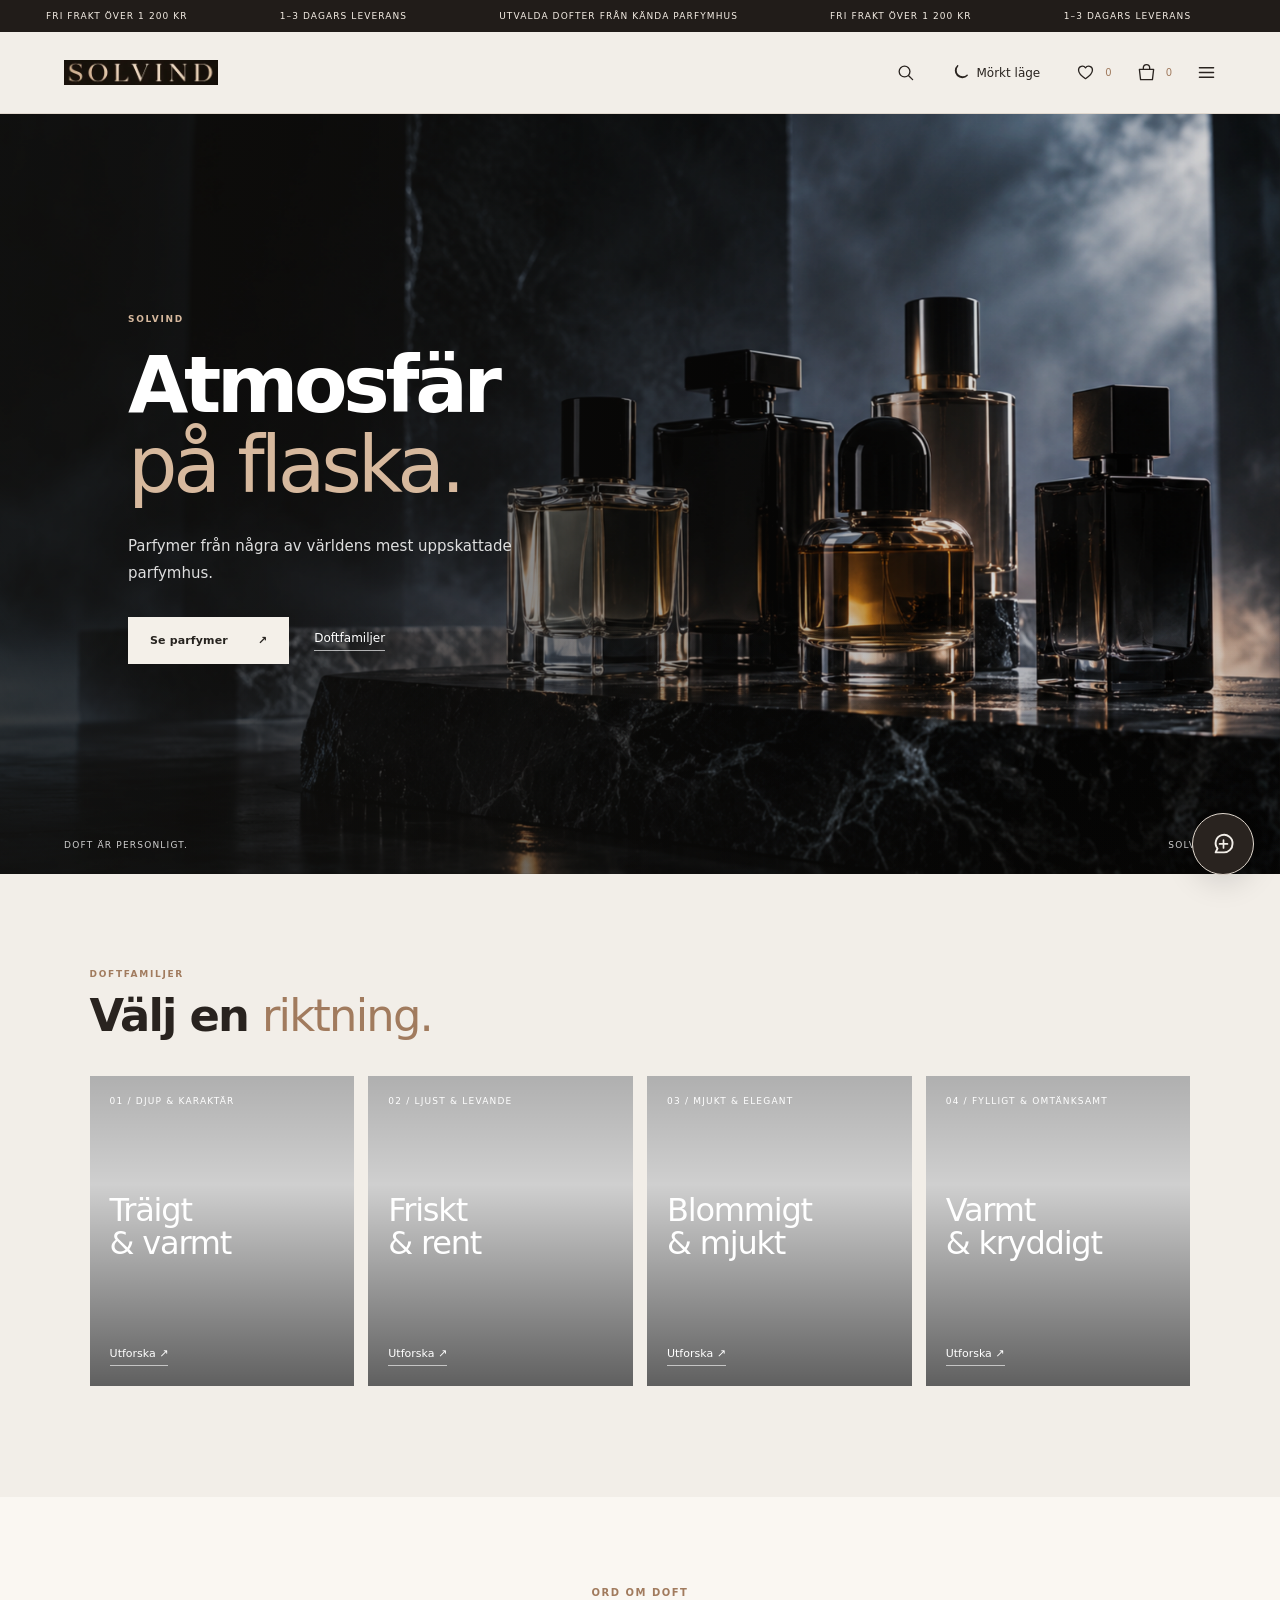
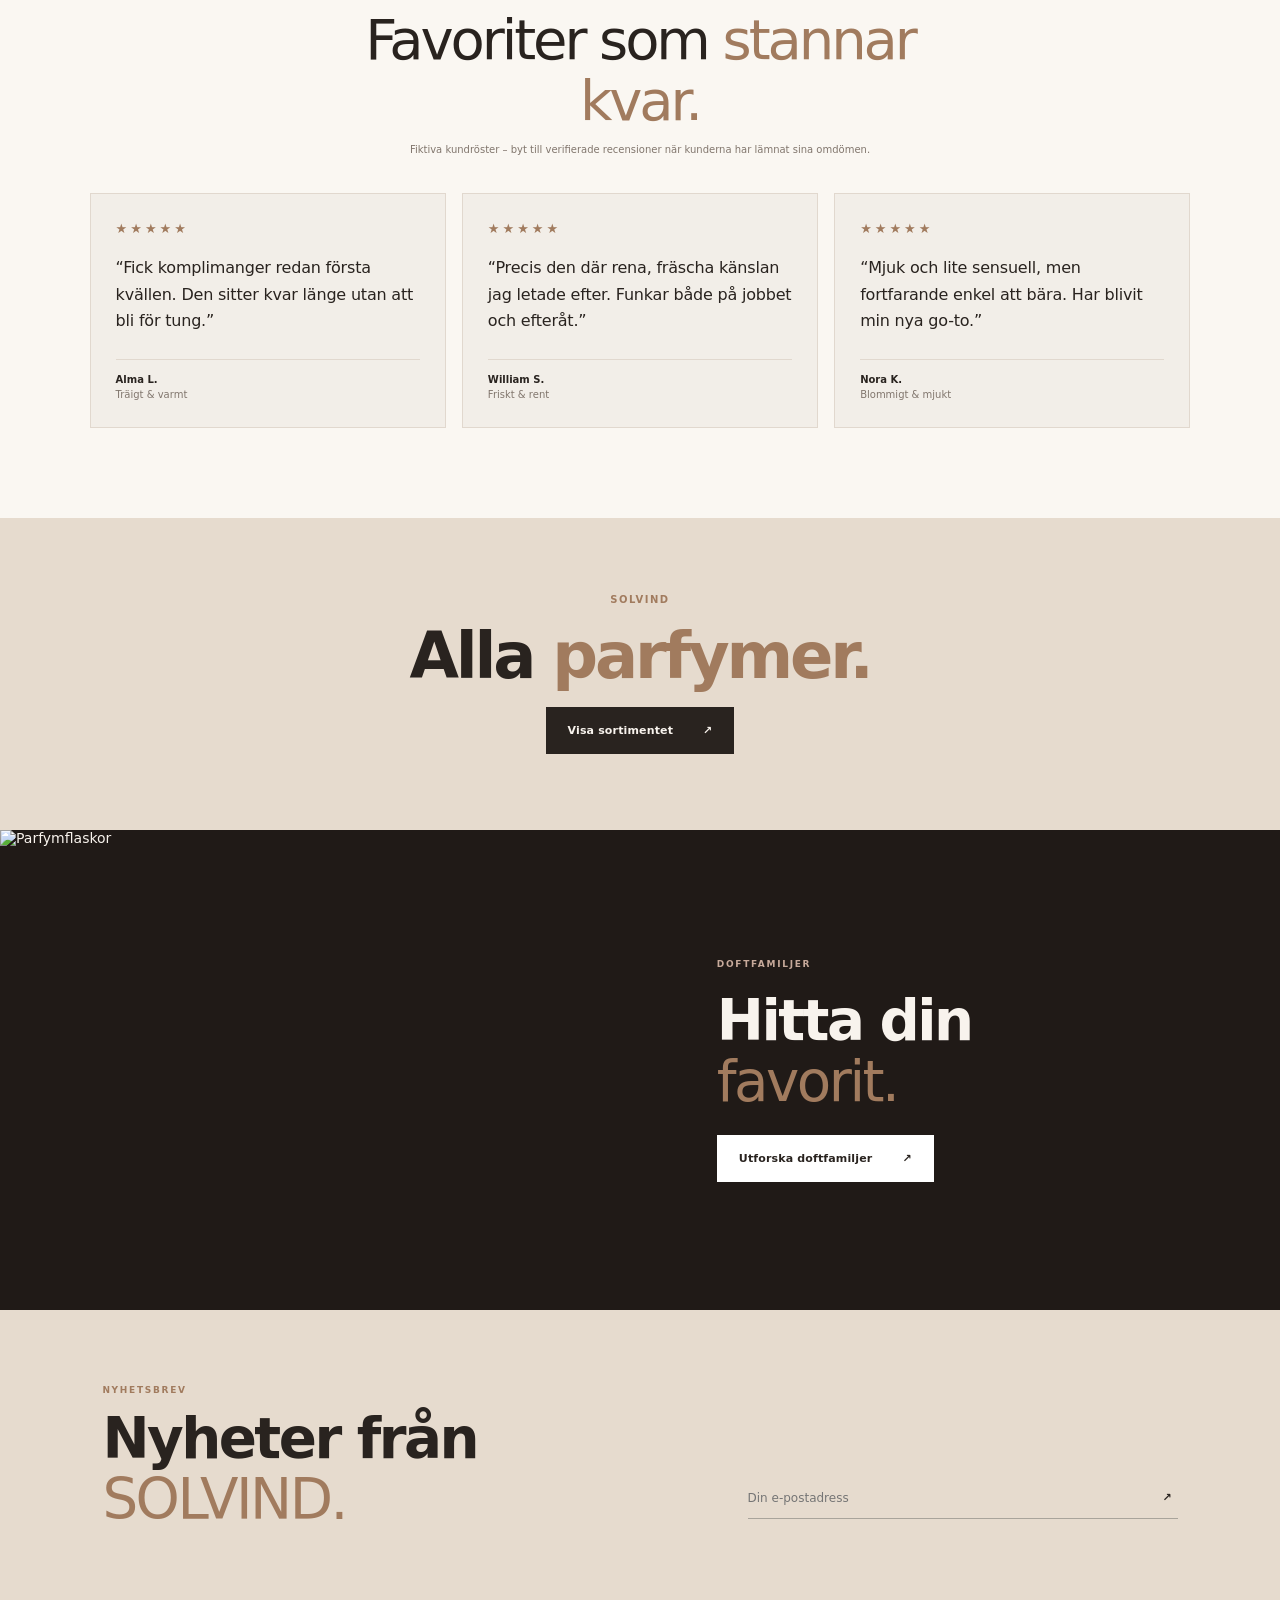
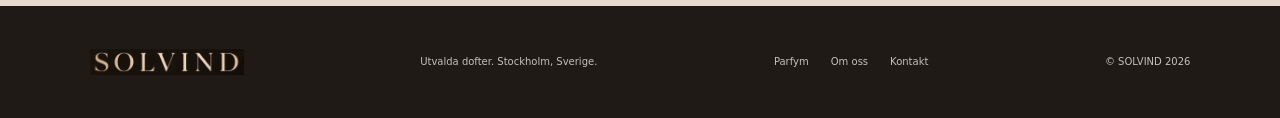
==== commit 70005c73: "Add SOLVIND brand logo across storefront" ====
--- a/index.html
+++ b/index.html
@@ -5,11 +5,11 @@
 <meta name="theme-color" content="#f7f5f0"><meta name="description" content="Upptäck noga utvalda dofter från världens främsta parfymhus. Hitta din nästa signaturdoft hos SOLVIND.">
 <title>SOLVIND — Hitta din signaturdoft</title>
 <link rel="preconnect" href="https://images.unsplash.com"><link rel="stylesheet" href="styles.css">
-<link rel="stylesheet" href="assistant.css"></head>
+<link rel="stylesheet" href="assistant.css"><link rel="icon" type="image/webp" href="assets/solvind-icon.webp"></head>
 <body>
 <div class="announcement" aria-label="Information från SOLVIND"><div class="announcement-track"><div class="announcement-group"><span>FRI FRAKT ÖVER 1 200 KR</span><span>1–3 DAGARS LEVERANS</span><span>UTVALDA DOFTER FRÅN KÄNDA PARFYMHUS</span></div><div class="announcement-group" aria-hidden="true"><span>FRI FRAKT ÖVER 1 200 KR</span><span>1–3 DAGARS LEVERANS</span><span>UTVALDA DOFTER FRÅN KÄNDA PARFYMHUS</span></div></div></div>
 <header class="header">
- <a class="logo" href="#" aria-label="Solvind startsida">solvind<span>.</span></a>
+ <a class="logo" href="index.html" aria-label="SOLVIND startsida"><img src="assets/solvind-wordmark.webp" alt="SOLVIND"></a>
  <nav id="nav" aria-label="Huvudmeny"><div class="menu-panel-head"><span class="eyebrow">MENY</span><button type="button" id="menuClose" aria-label="Stäng meny">×</button></div><a class="menu-primary" href="products.html">Handla parfym <span>↗</span></a><div class="menu-divider"></div><p class="menu-label">UTFORSKA</p><a href="products.html">Alla parfymer <span>→</span></a><a href="products.html?cat=women">Dam <span>→</span></a><a href="products.html?cat=men">Herr <span>→</span></a><a href="products.html?cat=unisex">Unisex <span>→</span></a><div class="menu-divider"></div><p class="menu-label">SOLVIND</p><a href="index.html#finder">Hitta din doft <span>→</span></a><a href="index.html#story">Om SOLVIND <span>→</span></a><div class="menu-panel-foot"><span>Utvalda dofter.</span><span>Stockholm, Sverige.</span></div></nav>
  <div class="actions"><button id="searchBtn" aria-label="Sök" title="Sök"><svg viewBox="0 0 24 24" aria-hidden="true"><circle cx="10.8" cy="10.8" r="6.8"/><path d="m16 16 5 5"/></svg></button><button class="theme-toggle" id="themeToggle" type="button" aria-label="Byt till mörkt läge" title="Byt tema"><svg class="theme-icon" viewBox="0 0 24 24" aria-hidden="true"><path d="M20.5 15.5A8.5 8.5 0 0 1 8.5 3.5 8.5 8.5 0 1 0 20.5 15.5Z"/></svg><span class="theme-label">Mörkt läge</span></button><button id="wishBtn" aria-label="Sparade favoriter" title="Sparade favoriter"><svg viewBox="0 0 24 24" aria-hidden="true"><path d="M20.8 8.8c0 5.1-8.8 11-8.8 11s-8.8-5.9-8.8-11A4.8 4.8 0 0 1 12 6.2a4.8 4.8 0 0 1 8.8 2.6Z"/></svg><i id="wishCount">0</i></button><button id="cartBtn" aria-label="Varukorg" title="Varukorg"><svg viewBox="0 0 24 24" aria-hidden="true"><path d="M3 8h18l-1.5 13h-15L3 8Z"/><path d="M8 8V6a4 4 0 0 1 8 0v2"/></svg><i id="cartCount">0</i></button></div>
  <button class="menu-toggle" id="menuBtn" aria-label="Öppna meny" aria-expanded="false" title="Meny"><svg viewBox="0 0 24 24" aria-hidden="true"><path d="M3 6h18M3 12h18M3 18h18"/></svg></button>
@@ -32,7 +32,7 @@
 
 <section class="newsletter"><div><p class="eyebrow">NYHETSBREV</p><h2>Nyheter från<br><em>SOLVIND.</em></h2></div><div><form id="newsletter"><input type="email" required placeholder="Din e-postadress" aria-label="Din e-postadress"><button aria-label="Prenumerera">↗</button></form><small id="newsMessage"></small></div></section>
 </main>
-<footer><a class="logo" href="#">solvind<span>.</span></a><p>Utvalda dofter. Stockholm, Sverige.</p><div><a href="products.html">Parfym</a><a href="#story">Om oss</a><a href="mailto:hej@solvind.se">Kontakt</a></div><small>© SOLVIND 2026</small></footer>
+<footer><a class="logo" href="index.html" aria-label="SOLVIND startsida"><img src="assets/solvind-wordmark.webp" alt="SOLVIND"></a><p>Utvalda dofter. Stockholm, Sverige.</p><div><a href="products.html">Parfym</a><a href="#story">Om oss</a><a href="mailto:hej@solvind.se">Kontakt</a></div><small>© SOLVIND 2026</small></footer>
 <div id="menuShade"></div><div id="shade"></div><aside id="drawer" aria-label="Varukorg"><div class="drawer-head"><div><p class="eyebrow">DINA VAL</p><h2>Din kasse <small id="itemCount">(0)</small></h2></div><button data-close aria-label="Stäng">×</button></div><div id="cartItems"></div><div class="drawer-bottom"><div class="total"><span>Delsumma</span><strong id="subtotal">0 kr</strong></div><p>Frakt beräknas i kassan.</p><button class="button button-dark full" id="checkout">Till kassan ↗</button><button class="plain" data-close>Fortsätt handla</button></div></aside>
 <div id="modal" class="modal" role="dialog" aria-modal="true"><button class="x" data-close aria-label="Stäng">×</button><div id="modalContent"></div></div><div id="toast" role="status"></div>
 <script src="app.js"></script><script src="assistant.js"></script>
--- a/styles.css
+++ b/styles.css
@@ -538,3 +538,6 @@
 .cart-suggestion-copy button{margin-top:auto;border:1px solid var(--line);background:transparent;color:var(--ink);padding:8px 10px;font-size:9px;letter-spacing:.6px;cursor:pointer;transition:background .2s,color .2s}
 .cart-suggestion-copy button:hover{background:var(--ink);color:var(--bg)}
 .cart-browse-link{display:inline-block;margin-top:20px;font-size:10px;letter-spacing:.8px;color:var(--accent);text-decoration:none}
+
+/* SOLVIND brand wordmark */
+.header .logo{display:flex;align-items:center;width:154px;height:48px;overflow:hidden;flex:0 0 auto}.header .logo img{display:block;width:100%;height:auto;object-fit:contain}footer .logo{display:flex;align-items:center;width:154px;height:48px;overflow:hidden}footer .logo img{display:block;width:100%;height:auto;object-fit:contain}@media(max-width:700px){.header .logo{width:128px;height:42px}footer .logo{width:138px;height:44px}}
--- a/assistant.css
+++ b/assistant.css
@@ -1,8 +1,8 @@
 
 /* SOLVIND Gemini fragrance assistant */
-.solvind-ai-launch{position:fixed;right:26px;bottom:25px;z-index:40;display:flex;align-items:center;gap:10px;padding:13px 17px;border:1px solid var(--line);background:var(--ink);color:var(--bg);font-size:9px;letter-spacing:1.1px;cursor:pointer;box-shadow:0 8px 30px #00000018;transition:transform .2s,background .2s}
+.solvind-ai-launch{position:fixed;right:26px;bottom:25px;z-index:40;width:62px;height:62px;display:grid;place-items:center;padding:0;border:1px solid var(--line);border-radius:50%;background:var(--ink);color:var(--bg);cursor:pointer;box-shadow:0 8px 30px #00000020;transition:transform .2s,background .2s}
 .solvind-ai-launch:hover{transform:translateY(-3px)}
-.solvind-ai-launch-mark{font-size:18px;line-height:1}
+.solvind-ai-launch-icon{width:27px;height:27px;display:block}
 .solvind-ai-panel{position:fixed;right:26px;bottom:83px;z-index:41;width:min(410px,calc(100vw - 28px));height:min(620px,calc(100dvh - 120px));display:flex;flex-direction:column;background:var(--bg);border:1px solid var(--line);box-shadow:0 18px 70px #00000024;opacity:0;visibility:hidden;transform:translateY(12px) scale(.985);transform-origin:bottom right;transition:opacity .22s,transform .22s,visibility .22s}
 .solvind-ai-panel.open{opacity:1;visibility:visible;transform:translateY(0) scale(1)}
 .solvind-ai-header{padding:22px 22px 17px;border-bottom:1px solid var(--line);display:flex;align-items:flex-start;justify-content:space-between;gap:12px}
@@ -36,4 +36,4 @@
 .solvind-ai-form button{width:43px;border:0;background:var(--ink);color:var(--bg);font-size:19px;cursor:pointer}
 .solvind-ai-form button:disabled{opacity:.5}
 .solvind-ai-footnote{text-align:center;font-size:7px;letter-spacing:1.2px;color:var(--muted);margin:0;padding:0 0 12px}
-@media(max-width:600px){.solvind-ai-launch{right:14px;bottom:14px;padding:12px 14px}.solvind-ai-panel{right:8px;bottom:68px;width:calc(100vw - 16px);height:min(650px,calc(100dvh - 82px))}.solvind-ai-header{padding:18px}.solvind-ai-messages{padding:15px}}
+@media(max-width:600px){.solvind-ai-launch{right:14px;bottom:14px;width:56px;height:56px}.solvind-ai-panel{right:8px;bottom:68px;width:calc(100vw - 16px);height:min(650px,calc(100dvh - 82px))}.solvind-ai-header{padding:18px}.solvind-ai-messages{padding:15px}}
